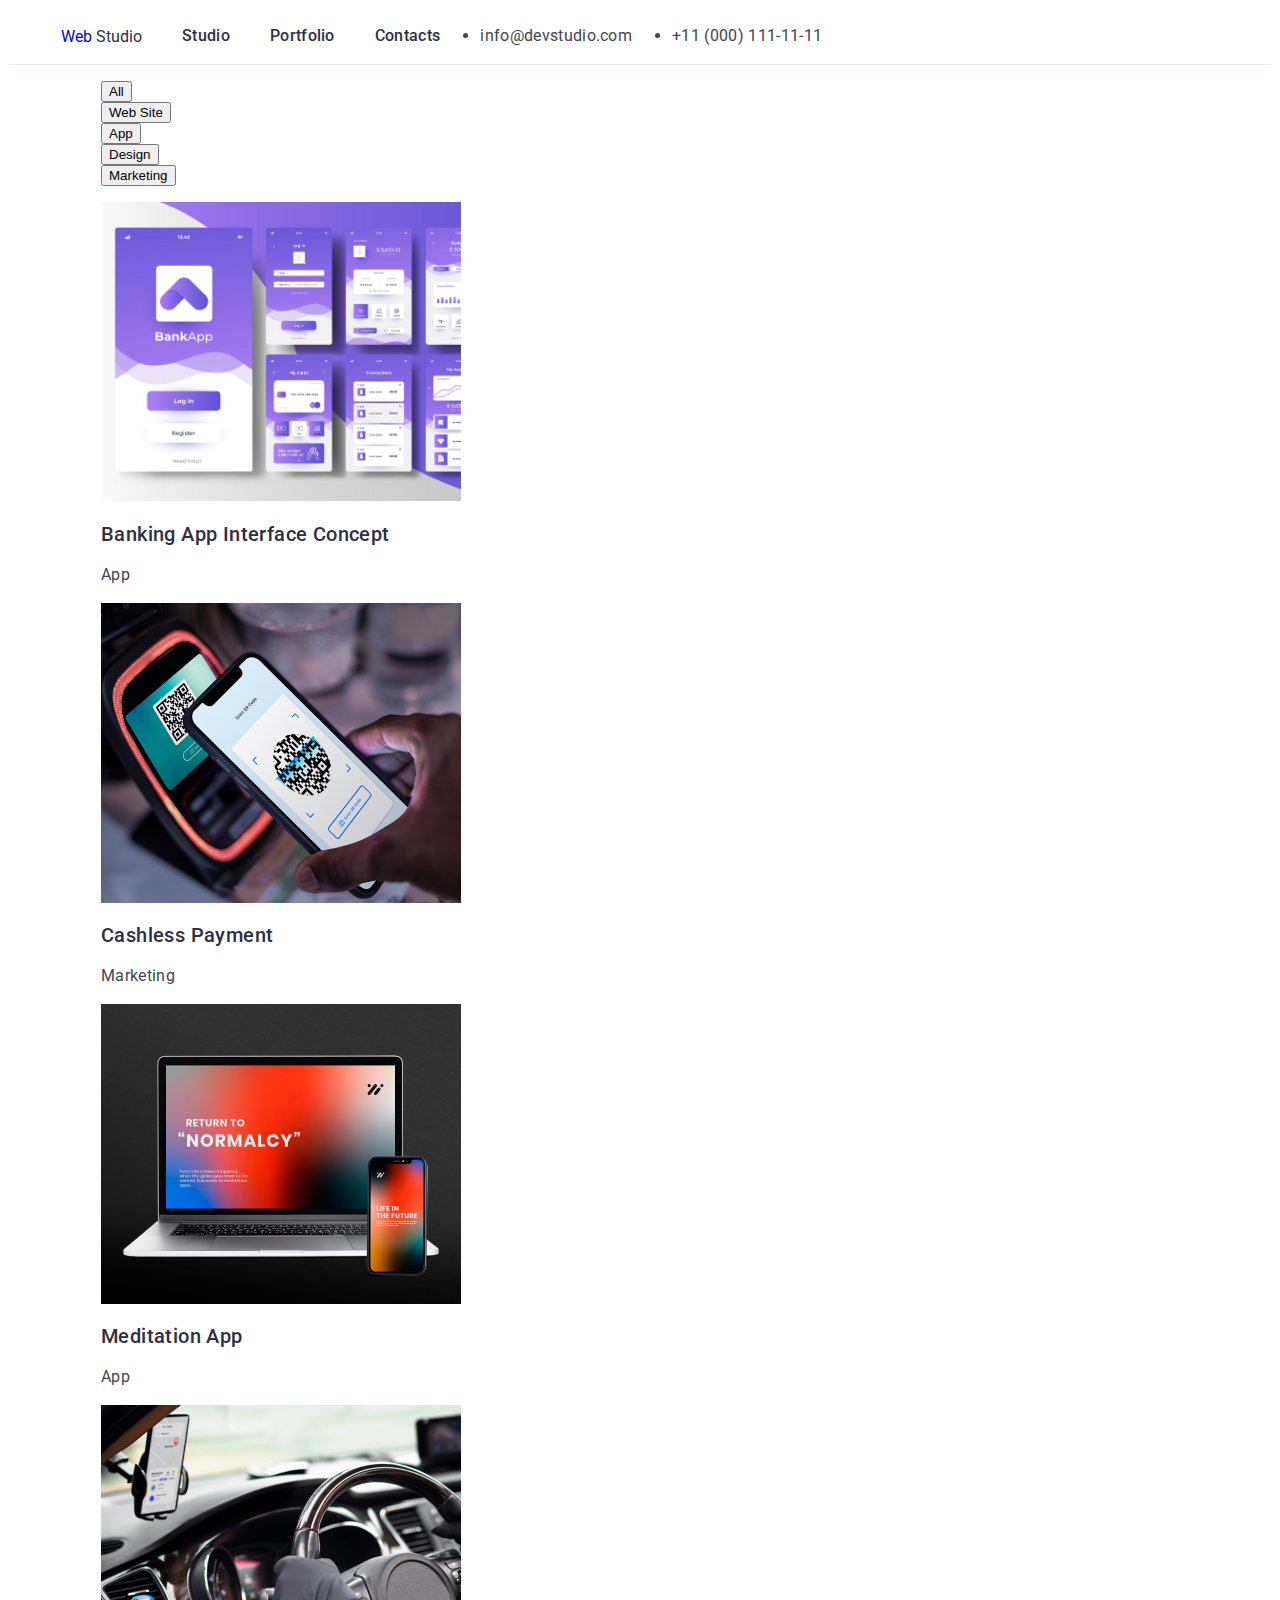
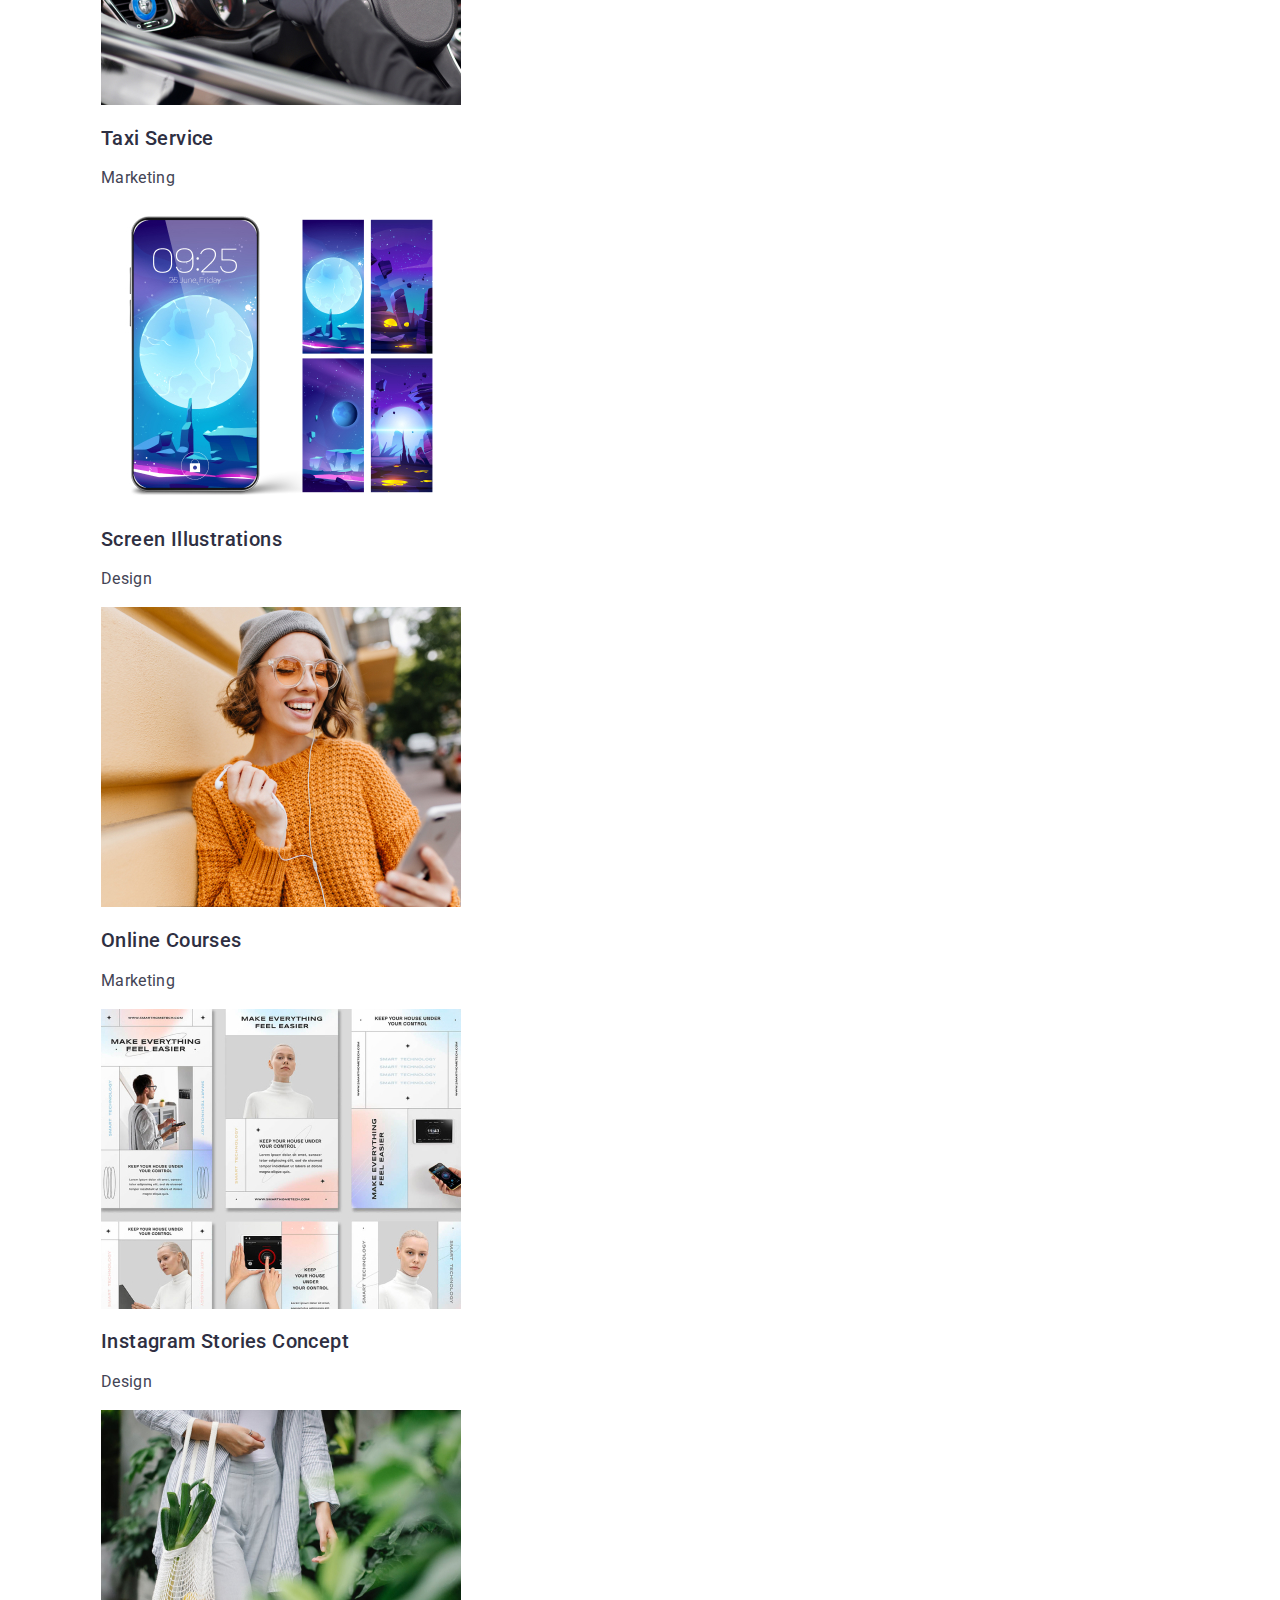
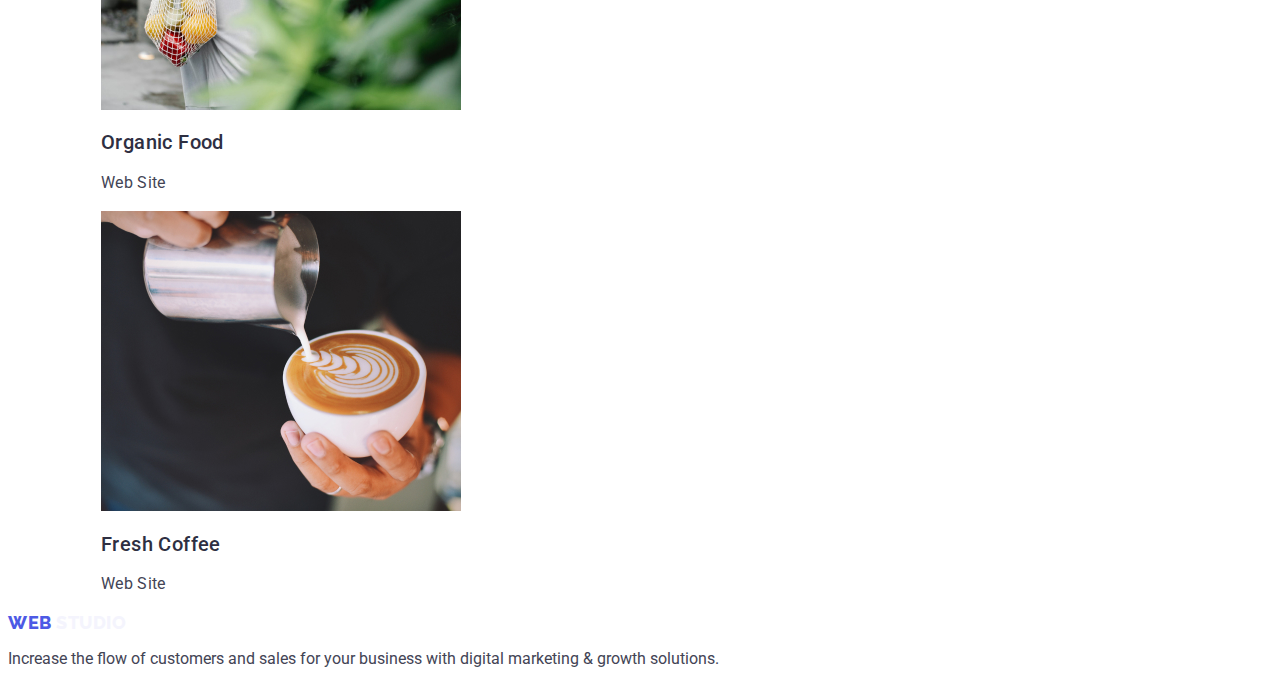
==== portfolio.html @ b0d1b62a "Update portfolio.html" ====
<!DOCTYPE html>
<html lang="en">
  <head>
    <meta charset="UTF-8" />
    <meta http-equiv="X-UA-Compatible" content="IE=edge" />
    <meta name="viewport" content="width=device-width, initial-scale=1.0" />
    <title>Document</title>
    <link rel="preconnect" href="https://fonts.googleapis.com" />
    <link rel="preconnect" href="https://fonts.gstatic.com" crossorigin />
    <link
      href="https://fonts.googleapis.com/css2?family=Raleway:wght@800&family=Roboto:wght@400;500;700&display=swap"
      rel="stylesheet"
    />
    <link rel="stylesheet" href="./css/styles.css" />
  </head>
  <body class="body">
    <!-- Header section      -->
    <header class="header">
      <div class="header-div container">
        <nav class="header-nav list">
          <!-- Logo -->
          <a href="./index.html" class="header-logo link"
            >Web <span class="header-span-logo">Studio</span></a
          >
          <!--Menu Nav -->
          <ul class="header-nav-list list">
            <li>
              <a href="./index.html" class="header-list-menu link">Studio</a>
            </li>
            <li>
              <a href="./portfolio.html" class="header-list-menu link"
                >Portfolio</a
              >
            </li>
            <li>
              <a href="" class="header-list-menu link">Contacts</a>
            </li>
          </ul>
        </nav>
        <address class="address" style="font-style: normal">
          <ul class="list-contacts">
            <li>
              <a href="mailto:info@devstudio.com" class="info link"
                >info@devstudio.com</a
              >
            </li>
            <li>
              <a href="tel:+110001111111" class="info link"
                >+11 (000) 111-11-11
              </a>
            </li>
          </ul>
        </address>
      </div>
    </header>

    <!-- Main  -->
    <main>
      <section class="pfl-main-section">
        <div class="pfl-main-div container">
          <h1 hidden style="list-style: none">Portfolio</h1>
          <!-- Buttons -->

          <ul class="pfl-buttons list">
            <li><button type="button" class="pfl-main-button">All</button></li>
            <li>
              <button type="button" class="pfl-main-button">Web Site</button>
            </li>
            <li><button type="button" class="pfl-main-button">App</button></li>
            <li>
              <button type="button" class="pfl-main-button">Design</button>
            </li>
            <li>
              <button type="button" class="pfl-main-button">Marketing</button>
            </li>
          </ul>

          <!-- Row 1  -->

          <ul class="pfl-row-list list">
            <li>
              <a class="link" href="">
                <img
                  src="./images/Portfolio/img_1.jpg"
                  alt="Banking App Interface Concept"
                  width="360"
                />
                <div class="pfl-main-div">
                  <h2 class="title-htwo">Banking App Interface Concept</h2>
                  <p class="text">App</p>
                </div>
              </a>
            </li>
            <li>
              <a class="link" href="">
                <img
                  src="./images/Portfolio/img_2.jpg"
                  alt="Cashless Payment"
                  width="360"
                />
                <div class="pfl-main-div">
                  <h2 class="title-htwo">Cashless Payment</h2>
                  <p class="text">Marketing</p>
                </div>
              </a>
            </li>
            <li>
              <a class="link" href="">
                <img
                  src="./images/Portfolio/img_3.jpg"
                  alt="Meditation App"
                  width="360"
                />
                <div class="pfl-main-div">
                  <h2 class="title-htwo">Meditation App</h2>
                  <p class="text">App</p>
                </div>
              </a>
            </li>

            <!-- Row 2  -->

            <li>
              <a class="link" href=""
                ><img
                  src="./images/Portfolio/img_4.jpg"
                  alt="Taxi Service"
                  width="360"
                />
                <div class="pfl-main-div">
                  <h2 class="title-htwo">Taxi Service</h2>
                  <p class="text">Marketing</p>
                </div>
              </a>
            </li>
            <li>
              <a class="link" href="">
                <img
                  src="./images/Portfolio/img_5.jpg"
                  alt="Screen Illustrations"
                  width="360"
                />
                <div class="pfl-main-div">
                  <h2 class="title-htwo">Screen Illustrations</h2>
                  <p class="text">Design</p>
                </div>
              </a>
            </li>
            <li>
              <a class="link" href="">
                <img
                  src="./images/Portfolio/img_6.jpg"
                  alt="Online Courses"
                  width="360"
                />
                <div class="pfl-main-div">
                  <h2 class="title-htwo">Online Courses</h2>
                  <p class="text">Marketing</p>
                </div>
              </a>
            </li>

            <!-- Row 3  -->

            <li>
              <a class="link" href="">
                <img
                  src="./images/Portfolio/img_7.jpg"
                  alt="Instagram Stories Concept"
                  width="360"
                />
                <div class="pfl-main-div">
                  <h2 class="title-htwo">Instagram Stories Concept</h2>
                  <p class="text">Design</p>
                </div>
              </a>
            </li>
            <li>
              <a class="link" href="">
                <img
                  src="./images/Portfolio/img_8.jpg"
                  alt="Organic Food"
                  width="360"
                />
                <div class="pfl-main-div">
                  <h2 class="title-htwo">Organic Food</h2>
                  <p class="text">Web Site</p>
                </div>
              </a>
            </li>
            <li>
              <a class="link" href="">
                <img
                  src="./images/Portfolio/img_9.jpg"
                  alt="Fresh Coffee"
                  width="360"
                />
                <div class="pfl-main-div">
                  <h2 class="title-htwo">Fresh Coffee</h2>
                  <p class="text">Web Site</p>
                </div>
              </a>
            </li>
          </ul>
        </div>
      </section>
    </main>

    <!-- Footer srction     -->
    <footer class="footer">
      <a href="./index.html" class="logo link"
        >Web <span class="footer-span-logo">Studio</span></a
      >
      <p>
        Increase the flow of customers and sales for your business with digital
        marketing & growth solutions.
      </p>
    </footer>
  </body>
</html>
---- css/styles.css ----
:root {
  --color-iris: #4d5ae5;
  --color-ocean: #404bbf;
  --color-green: #31d0aa;
  --color-slate: #434455;
  --color-light-slate: #8e8f99;
  --color-cornflowe: #e7e9fc;
  --color-cloud: #f4f4fd;
  --color-grey: #2e2f42;
  --color-white: #ffffff;
  --color-dairy: #fcfcfc;
}

.link {
  text-decoration: none;
}

.list {
  list-style: none;
}

.container {
  width: 1158px;
  margin: 0 auto;
  padding: 0 15px;
}

.body {
  font-family: Roboto, sans-serif;
  color: #434455;
  background-color: #ffffff;
}
header {
  border-bottom: 1px solid #e7e9fc;
}
.header-div {
  display: flex;
}

.header-nav {
  display: flex;
  align-items: center;
}

.logo {
  font-family: Raleway, sans-serif;
  color: #4d5ae5;
  font-weight: 800;
  font-size: 18px;
  line-height: 1.17;
  letter-spacing: 0.03em;
  text-transform: uppercase;
  margin-right: 76px;
}

.header-nav-list {
  display: flex;
  gap: 40px;
}

.header-span-logo {
  color: #2e2f42;
}

.info {
  font-size: 16px;
  line-height: 1.5;
  letter-spacing: 0.02em;
  color: #434455;
}

a :hover,
a :focus {
  color: #404bbf;
}

.info:hover,
.info:focus {
  color: #404bbf;
}

.button {
  font-family: Roboto, sans-serif;
  font-weight: 500;
  font-size: 16px;
  line-height: 1.5;
  letter-spacing: 0.04em;
  background-color: #4d5ae5;
  color: #ffffff;
  cursor: pointer;
  padding: 16px 32px;
  display: block;
  min-width: 169px;
  height: 56px;
  border: none;
  border-radius: 4px;
}
.section-one {
  padding: 120px 0;
}
.title-section-one {
  margin-bottom: 8px;
}
.setion-one-list {
  display: flex;
  gap: 24px;
}

.section-one-list-features {
  width: calc((100% - 72px) / 4);
}

.main-button {
  font-family: Roboto, sans-serif;
  font-weight: 500;
  font-size: 16px;
  line-height: 1.5;
  letter-spacing: 0.04em;
  cursor: pointer;
  list-style: none;
  color: #4d5ae5;
  background-color: #f4f4fd;
}

button:hover,
button:focus {
  color: #ffffff;
  background-color: #404bbf;
}

.header-list-menu {
  font-weight: 500;
  font-size: 16px;
  line-height: 1.5;
  letter-spacing: 0.02em;
  color: #2e2f42;
  padding: 24px 0;
}

.header-list-menu:hover,
.header-list-menu:focus {
  color: #404bbf;
}

.list-contacts {
  display: flex;
  gap: 40px;
}

.hero-section {
  background-color: #2e2f42;
  padding: 188px 0;
}

.title-hero {
  max-width: 496px;
  min-height: 120px;
}

.address {
  line-height: 1.5;
  letter-spacing: 0.002em;
  color: #434455;
}

.section-two {
  padding-bottom: 120px;
}
.section-two-list {
  display: flex;
  gap: 24px;
}

.section-three {
  background-color: #f4f4fd;
}
.section-two-list-work {
  width: calc((100% - 48px) / 3);
}

.paragraph-hthree {
  color: #434455;
  line-height: 1.5;
  letter-spacing: 0.02em;
  font-size: 16px;
}

.title-section {
  font-size: 36px;
  line-height: 1.11;
  text-align: center;
  text-transform: capitalize;
  letter-spacing: 0.02em;
  color: #2e2f42;
  margin-bottom: 72px;
}



.title-htwo {
  font-weight: 500;
  font-size: 20px;
  line-height: 1.2;
  letter-spacing: 0.02em;
  color: #2e2f42;
}

.text {
  line-height: 1.5;
  letter-spacing: 0.02em;
  font-size: 16px;
  color: #434455;
}

Section-three 

.section-three {
  padding: 120px 0;
}

.section-three-list {
  display: flex;
  gap: 24px;
}

.section-three-list-team {
  background-color: #ffffff;
  width: calc((100% - 72px) / 4);
  border-radius: 0px 0px 4px 4px ;
}
.section-three-div {
  padding: 32px 16px ;
}

.title-hthree {
  font-weight: 500;
  font-size: 20px;
  line-height: 1.2;
  letter-spacing: 0.02em;
  color: #2e2f42;
  margin-bottom: 8px;
  text-align: center;
}

.paragraph-hthree {
  text-align: center;
}

Footer-

.footer {
  background-color: #2e2f42;
}

.footer-span-logo {
  color: #f4f4fd;
}
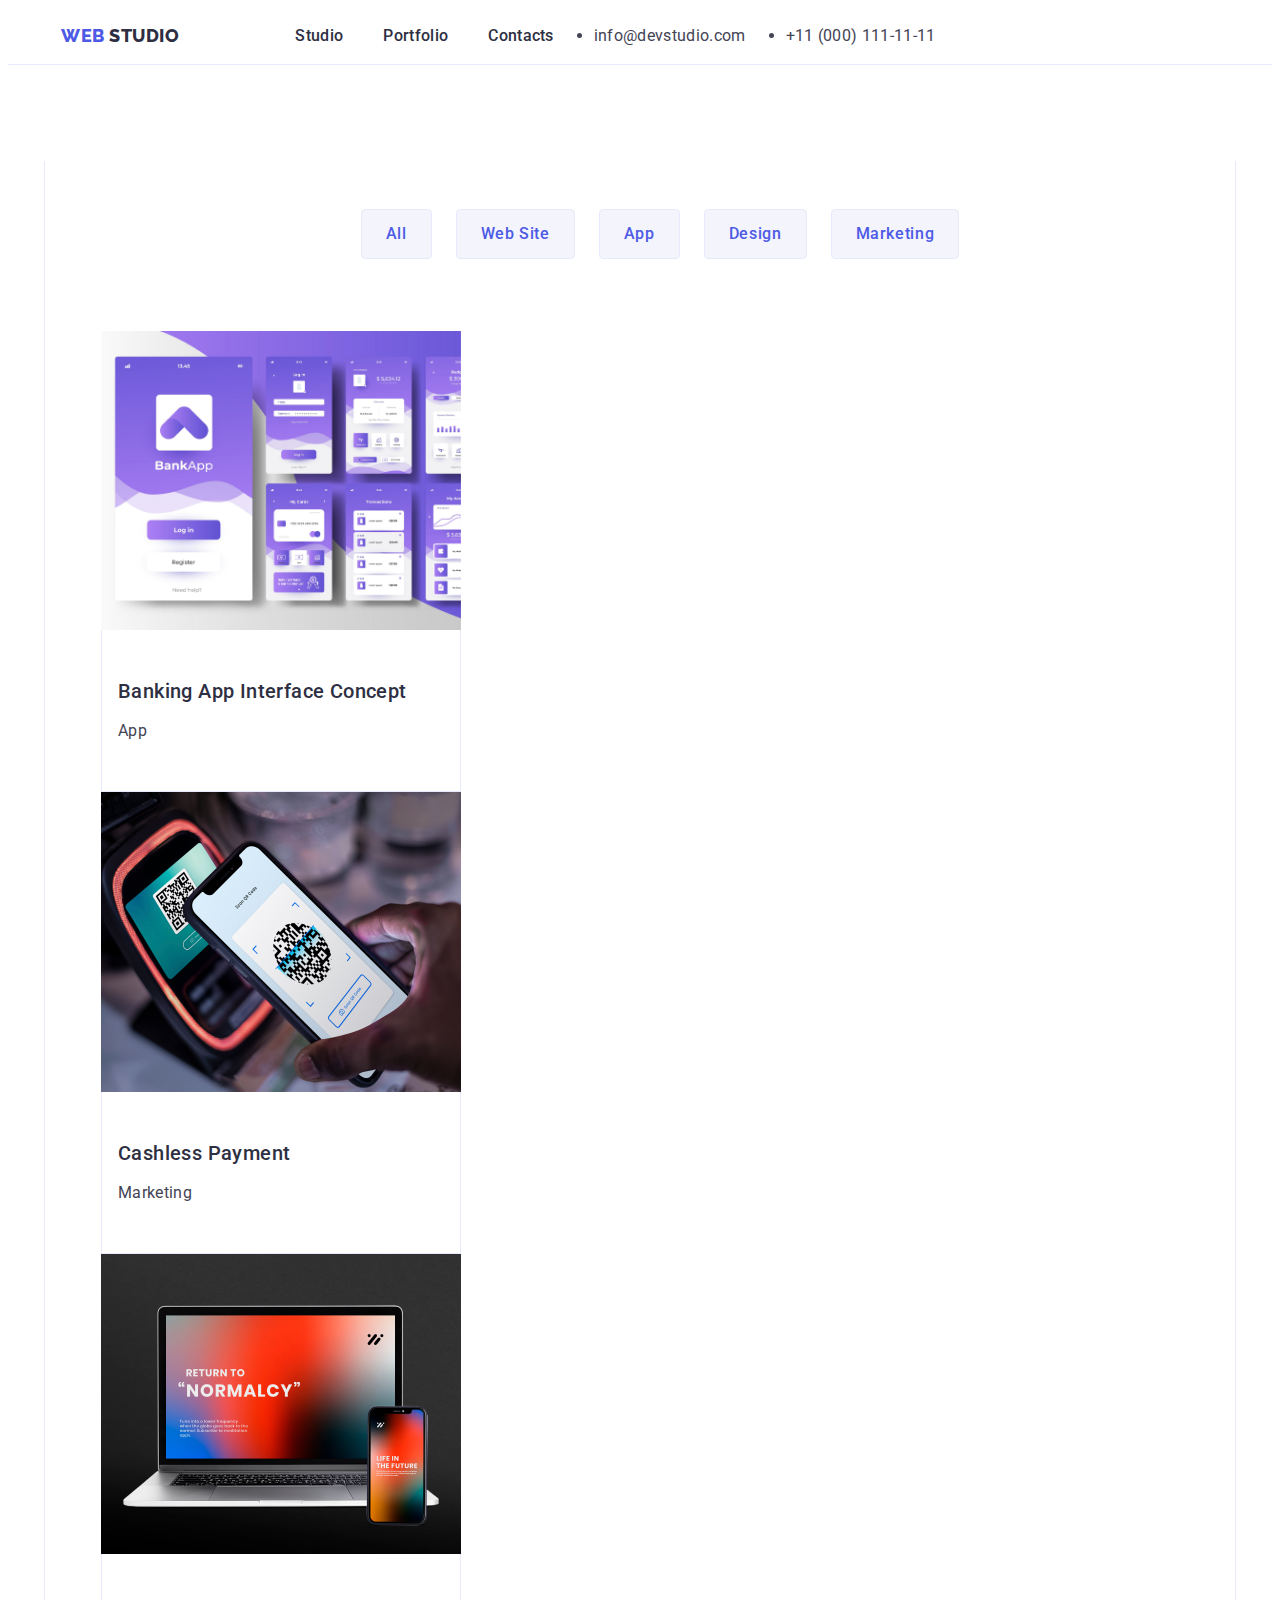
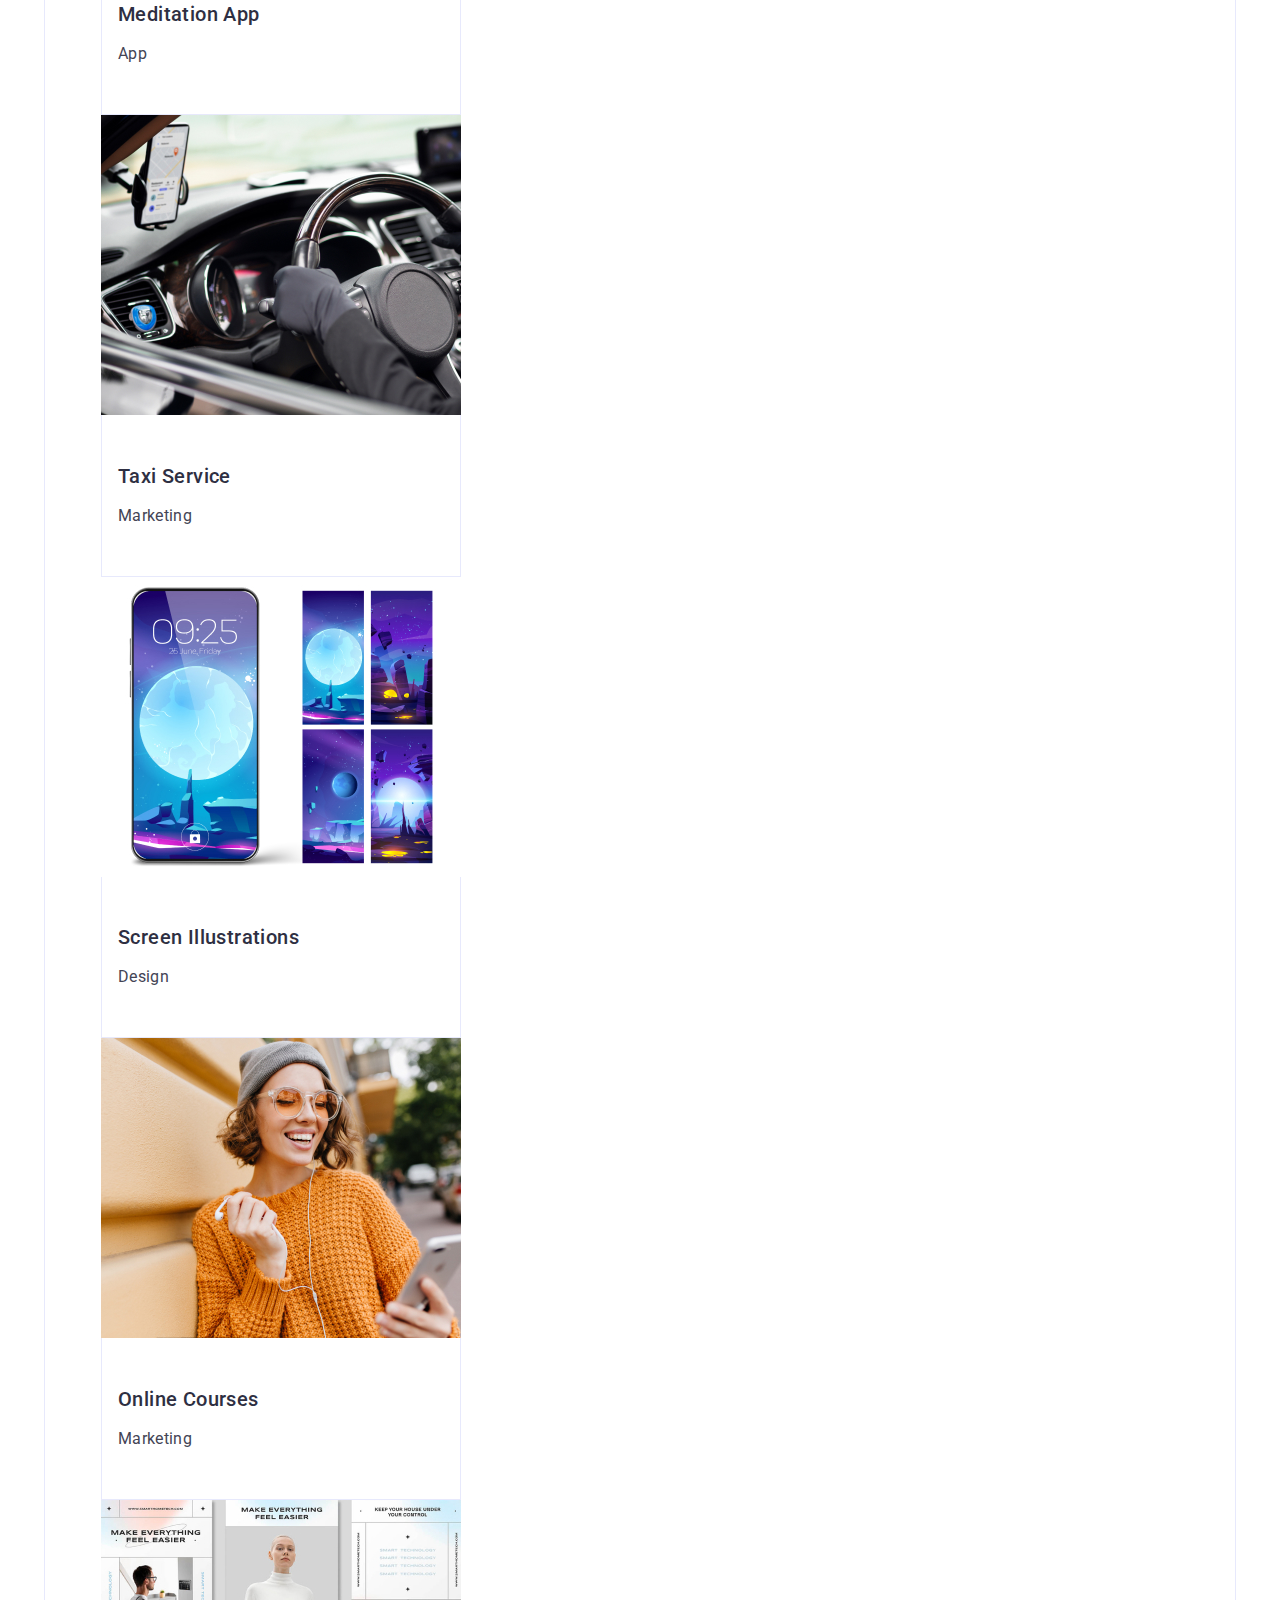
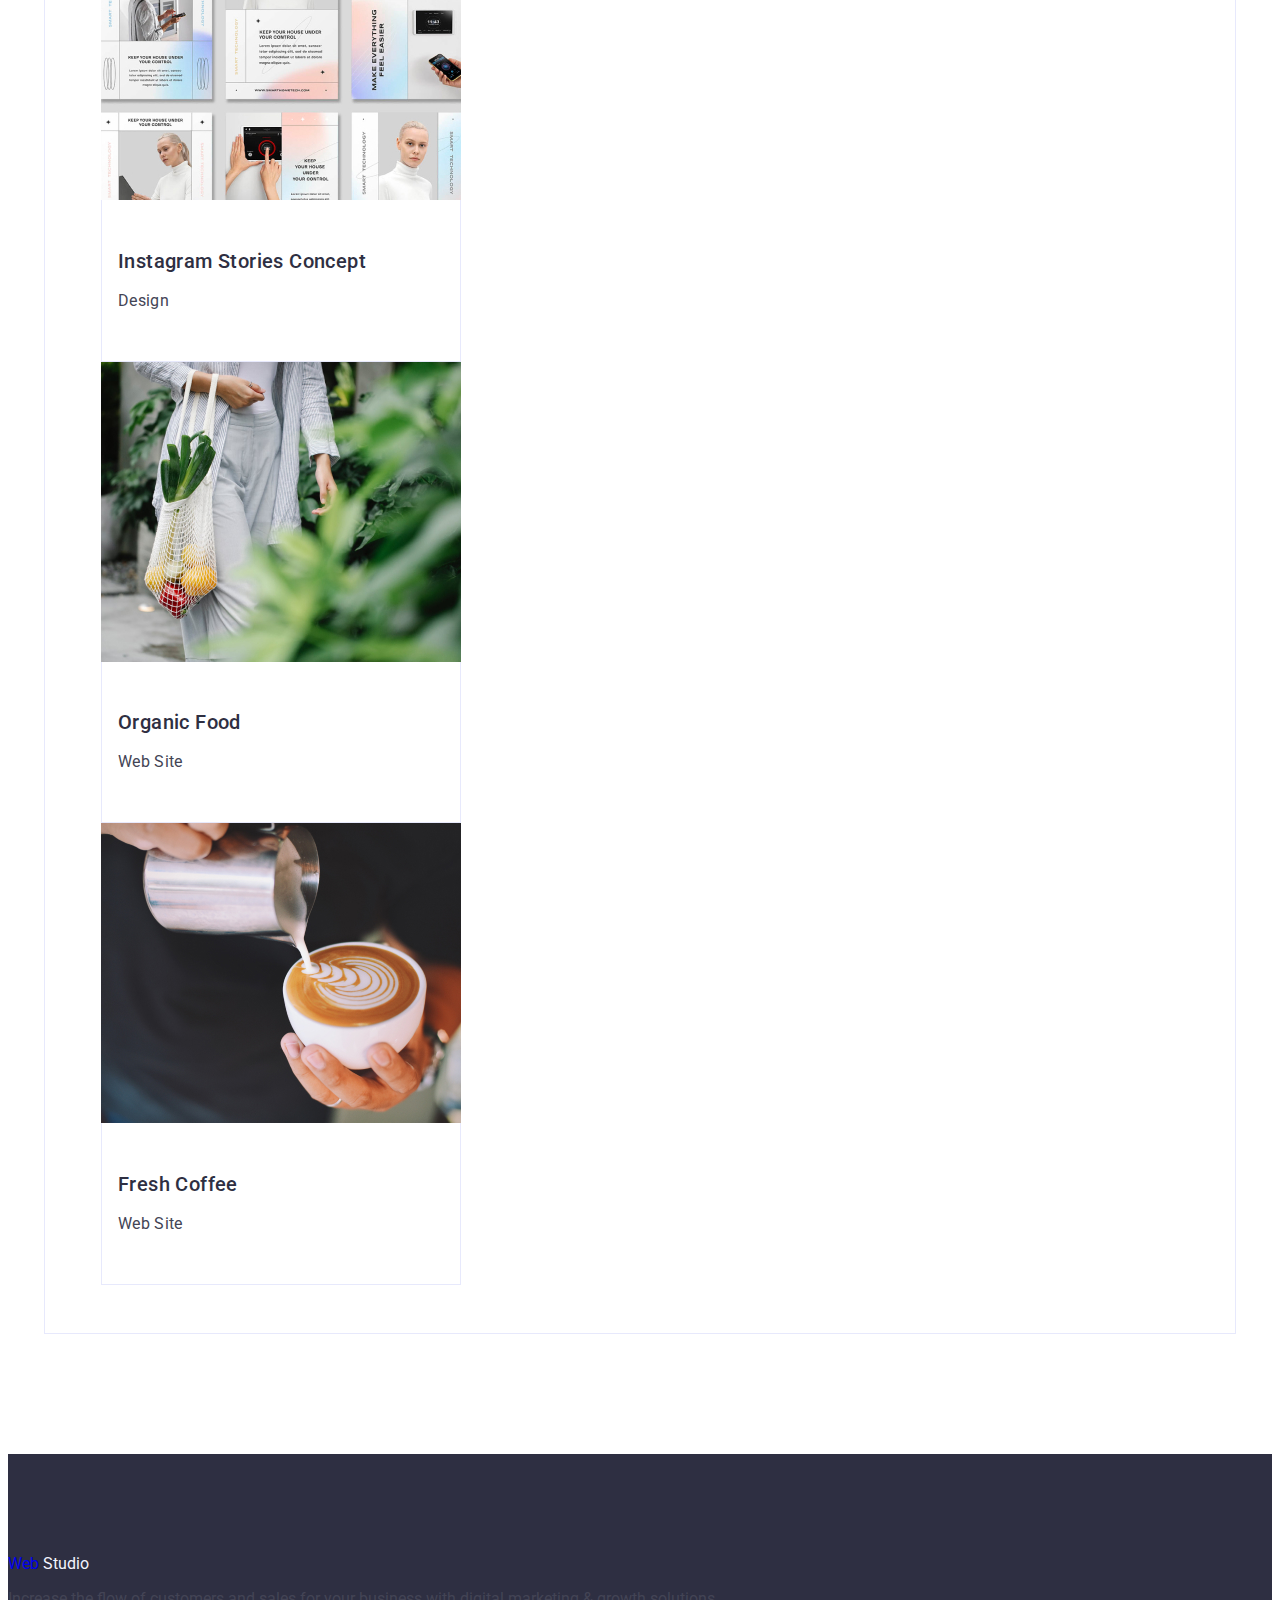
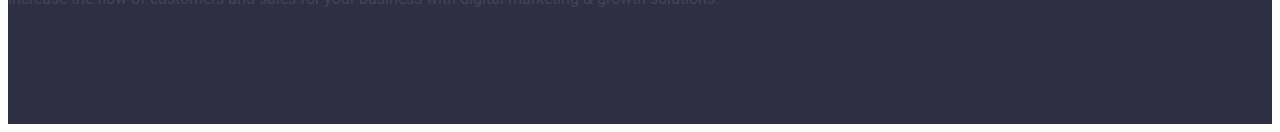
==== commit fc8bd3ff: "Update portfolio.html" ====
--- a/portfolio.html
+++ b/portfolio.html
@@ -77,8 +77,8 @@
 
           <!-- Row 1  -->
 
-          <ul class="pfl-row-list list">
-            <li>
+          <ul class="pfl-list list">
+            <li class="pfl-row-list">
               <a class="link" href="">
                 <img
                   src="./images/Portfolio/img_1.jpg"
@@ -91,7 +91,7 @@
                 </div>
               </a>
             </li>
-            <li>
+            <li class="pfl-row-list">
               <a class="link" href="">
                 <img
                   src="./images/Portfolio/img_2.jpg"
@@ -104,7 +104,7 @@
                 </div>
               </a>
             </li>
-            <li>
+            <li class="pfl-row-list">
               <a class="link" href="">
                 <img
                   src="./images/Portfolio/img_3.jpg"
@@ -120,7 +120,7 @@
 
             <!-- Row 2  -->
 
-            <li>
+            <li class="pfl-row-list">
               <a class="link" href=""
                 ><img
                   src="./images/Portfolio/img_4.jpg"
@@ -133,7 +133,7 @@
                 </div>
               </a>
             </li>
-            <li>
+            <li class="pfl-row-list">
               <a class="link" href="">
                 <img
                   src="./images/Portfolio/img_5.jpg"
@@ -146,7 +146,7 @@
                 </div>
               </a>
             </li>
-            <li>
+            <li class="pfl-row-list">
               <a class="link" href="">
                 <img
                   src="./images/Portfolio/img_6.jpg"
@@ -162,7 +162,7 @@
 
             <!-- Row 3  -->
 
-            <li>
+            <li class="pfl-row-list">
               <a class="link" href="">
                 <img
                   src="./images/Portfolio/img_7.jpg"
@@ -175,7 +175,7 @@
                 </div>
               </a>
             </li>
-            <li>
+            <li class="pfl-row-list">
               <a class="link" href="">
                 <img
                   src="./images/Portfolio/img_8.jpg"
@@ -188,7 +188,7 @@
                 </div>
               </a>
             </li>
-            <li>
+            <li class="pfl-row-list">
               <a class="link" href="">
                 <img
                   src="./images/Portfolio/img_9.jpg"
--- a/css/styles.css
+++ b/css/styles.css
@@ -11,6 +11,10 @@
   --color-dairy: #fcfcfc;
 }
 
+img { 
+  display: block;
+}
+
 .link {
   text-decoration: none;
 }
@@ -42,7 +46,7 @@
   align-items: center;
 }
 
-.logo {
+.header-logo {
   font-family: Raleway, sans-serif;
   color: #4d5ae5;
   font-weight: 800;
@@ -110,7 +114,162 @@
   width: calc((100% - 72px) / 4);
 }
 
-.main-button {
+button:hover,
+button:focus {
+  color: #ffffff;
+  background-color: #404bbf;
+}
+
+.header-list-menu {
+  font-weight: 500;
+  font-size: 16px;
+  line-height: 1.5;
+  letter-spacing: 0.02em;
+  color: #2e2f42;
+  padding: 24px 0;
+}
+
+.header-list-menu:hover,
+.header-list-menu:focus {
+  color: #404bbf;
+}
+
+.list-contacts {
+  display: flex;
+  gap: 40px;
+}
+
+.hero-section {
+  background-color: #2e2f42;
+  padding: 188px 0;
+}
+
+.title-hero {
+  max-width: 496px;
+  min-height: 120px;
+}
+
+.address {
+  line-height: 1.5;
+  letter-spacing: 0.002em;
+  color: #434455;
+}
+
+.section-two {
+  padding-bottom: 120px;
+}
+.section-two-list {
+  display: flex;
+  gap: 24px;
+}
+
+.section-two-list-work {
+  width: calc((100% - 48px) / 3);
+}
+
+.title-section {
+  font-size: 36px;
+  line-height: 1.11;
+  text-align: center;
+  text-transform: capitalize;
+  letter-spacing: 0.02em;
+  color: #2e2f42;
+  margin-bottom: 72px;
+}
+
+.title-htwo {
+  font-weight: 500;
+  font-size: 20px;
+  line-height: 1.2;
+  letter-spacing: 0.02em;
+  color: #2e2f42;
+  margin-bottom: 8px;
+}
+
+.text {
+  line-height: 1.5;
+  letter-spacing: 0.02em;
+  font-size: 16px;
+  color: #434455;
+}
+
+
+
+.section-three {
+  padding: 120px 0;
+}
+
+.section-three-list {
+  display: flex;
+  gap: 24px;
+}
+
+.section-three-list-team {
+  background-color: #ffffff;
+  width: calc((100% - 72px) / 4);
+  border-radius: 0px 0px 4px 4px;
+}
+.section-three-div {
+  padding: 32px 16px;
+}
+
+.title-hthree {
+  font-weight: 500;
+  font-size: 20px;
+  line-height: 1.2;
+  letter-spacing: 0.02em;
+  color: #2e2f42;
+  margin-bottom: 8px;
+  text-align: center;
+}
+
+.paragraph-hthree {
+  text-align: center;
+  color: #434455;
+  line-height: 1.5;
+  letter-spacing: 0.02em;
+  font-size: 16px;
+}
+
+
+
+ .footer {
+  background-color: #2e2f42;
+  padding-top: 100px;
+  padding-bottom: 100px;
+}
+
+.footer-logo {
+  font-family: Raleway, sans-serif;
+  color: #4d5ae5;
+  font-weight: 800;
+  font-size: 18px;
+  line-height: 1.17;
+  letter-spacing: 0.03em;
+  text-transform: uppercase;
+  display: inline-block;
+  margin-bottom: 16px;
+}
+.footer-span-logo {
+  color: #f4f4fd;
+}
+
+.footer-paragraph {
+  max-width: 264px;
+}
+
+.pfl-main-section {
+  padding: 96px 0 120px;
+}
+
+.pfl-buttons {
+  display: flex;
+  justify-content: center;
+  gap: 24px;
+  margin-bottom: 72px;
+}
+
+.pfl-main-button {
   font-family: Roboto, sans-serif;
   font-weight: 500;
   font-size: 16px;
@@ -120,138 +279,29 @@
   list-style: none;
   color: #4d5ae5;
   background-color: #f4f4fd;
-}
-
-button:hover,
-button:focus {
-  color: #ffffff;
-  background-color: #404bbf;
-}
-
-.header-list-menu {
-  font-weight: 500;
-  font-size: 16px;
-  line-height: 1.5;
-  letter-spacing: 0.02em;
-  color: #2e2f42;
-  padding: 24px 0;
-}
-
-.header-list-menu:hover,
-.header-list-menu:focus {
-  color: #404bbf;
-}
-
-.list-contacts {
-  display: flex;
-  gap: 40px;
-}
-
-.hero-section {
-  background-color: #2e2f42;
-  padding: 188px 0;
-}
-
-.title-hero {
-  max-width: 496px;
-  min-height: 120px;
-}
-
-.address {
-  line-height: 1.5;
-  letter-spacing: 0.002em;
-  color: #434455;
-}
-
-.section-two {
-  padding-bottom: 120px;
-}
-.section-two-list {
-  display: flex;
-  gap: 24px;
-}
-
-.section-three {
-  background-color: #f4f4fd;
-}
-.section-two-list-work {
-  width: calc((100% - 48px) / 3);
-}
-
-.paragraph-hthree {
-  color: #434455;
-  line-height: 1.5;
-  letter-spacing: 0.02em;
-  font-size: 16px;
-}
-
-.title-section {
-  font-size: 36px;
-  line-height: 1.11;
-  text-align: center;
-  text-transform: capitalize;
-  letter-spacing: 0.02em;
-  color: #2e2f42;
-  margin-bottom: 72px;
-}
-
-
-
-.title-htwo {
-  font-weight: 500;
-  font-size: 20px;
-  line-height: 1.2;
-  letter-spacing: 0.02em;
-  color: #2e2f42;
-}
-
-.text {
-  line-height: 1.5;
-  letter-spacing: 0.02em;
-  font-size: 16px;
-  color: #434455;
-}
-
-Section-three 
-
-.section-three {
-  padding: 120px 0;
-}
-
-.section-three-list {
-  display: flex;
-  gap: 24px;
-}
-
-.section-three-list-team {
-  background-color: #ffffff;
-  width: calc((100% - 72px) / 4);
-  border-radius: 0px 0px 4px 4px ;
-}
-.section-three-div {
-  padding: 32px 16px ;
-}
-
-.title-hthree {
-  font-weight: 500;
-  font-size: 20px;
-  line-height: 1.2;
-  letter-spacing: 0.02em;
-  color: #2e2f42;
-  margin-bottom: 8px;
-  text-align: center;
-}
-
-.paragraph-hthree {
-  text-align: center;
-}
-
-Footer-
-
-.footer {
-  background-color: #2e2f42;
-}
-
-.footer-span-logo {
-  color: #f4f4fd;
-}
+  padding: 12px 24px;
+  border: 1px solid #e7e9fc;
+  border-radius: 4px;
+}
+
+.pfl-main-button:hover,
+.pfl-main-button:focus {
+  border: 1px solid transparent;
+}
+
+.pfl-row-list {
+  display: flex;
+  flex-wrap: wrap;
+  column-gap: 24px;
+  row-gap: 48px;
+}
+
+.pfl-list {
+ width: calc((100% - 48px) / 3);
+}
+
+.pfl-main-div {
+  padding: 32px 16px;
+  border: 1px solid #e7e9fc;
+  border-top: none;
+}
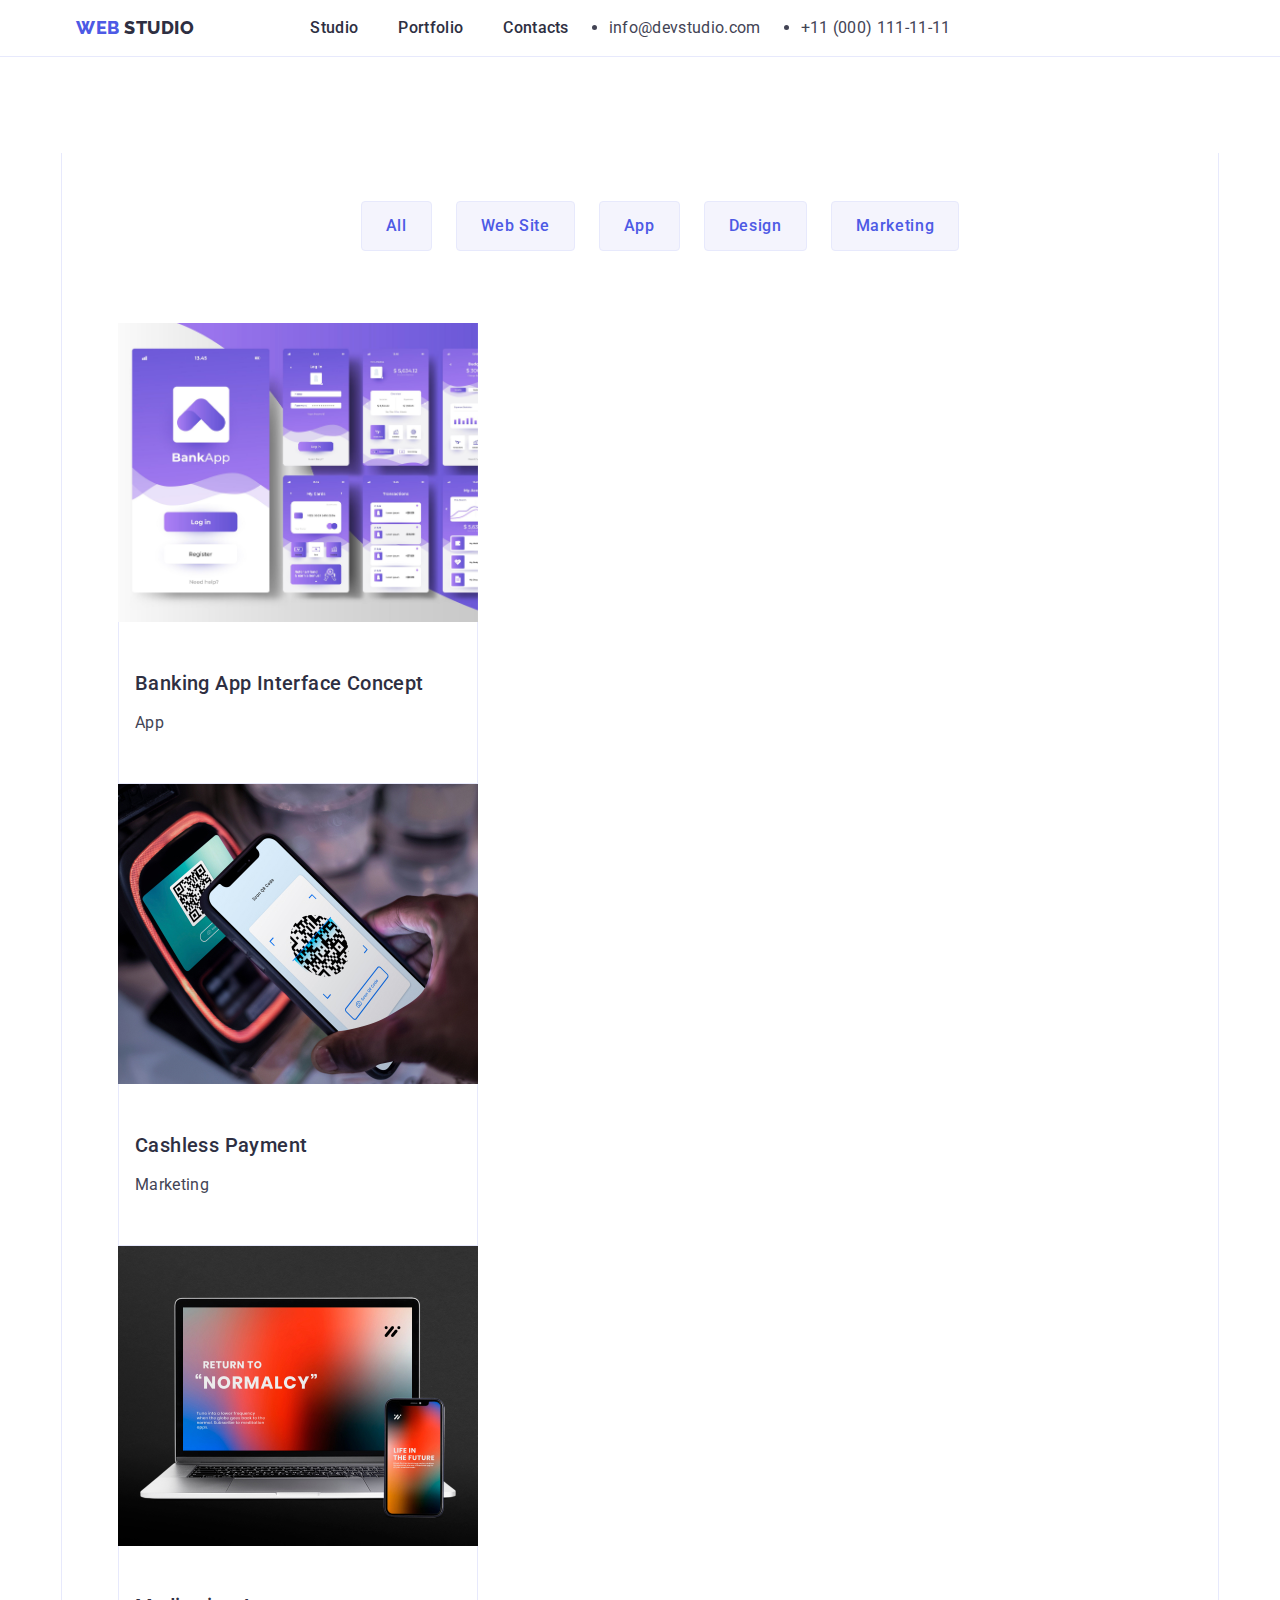
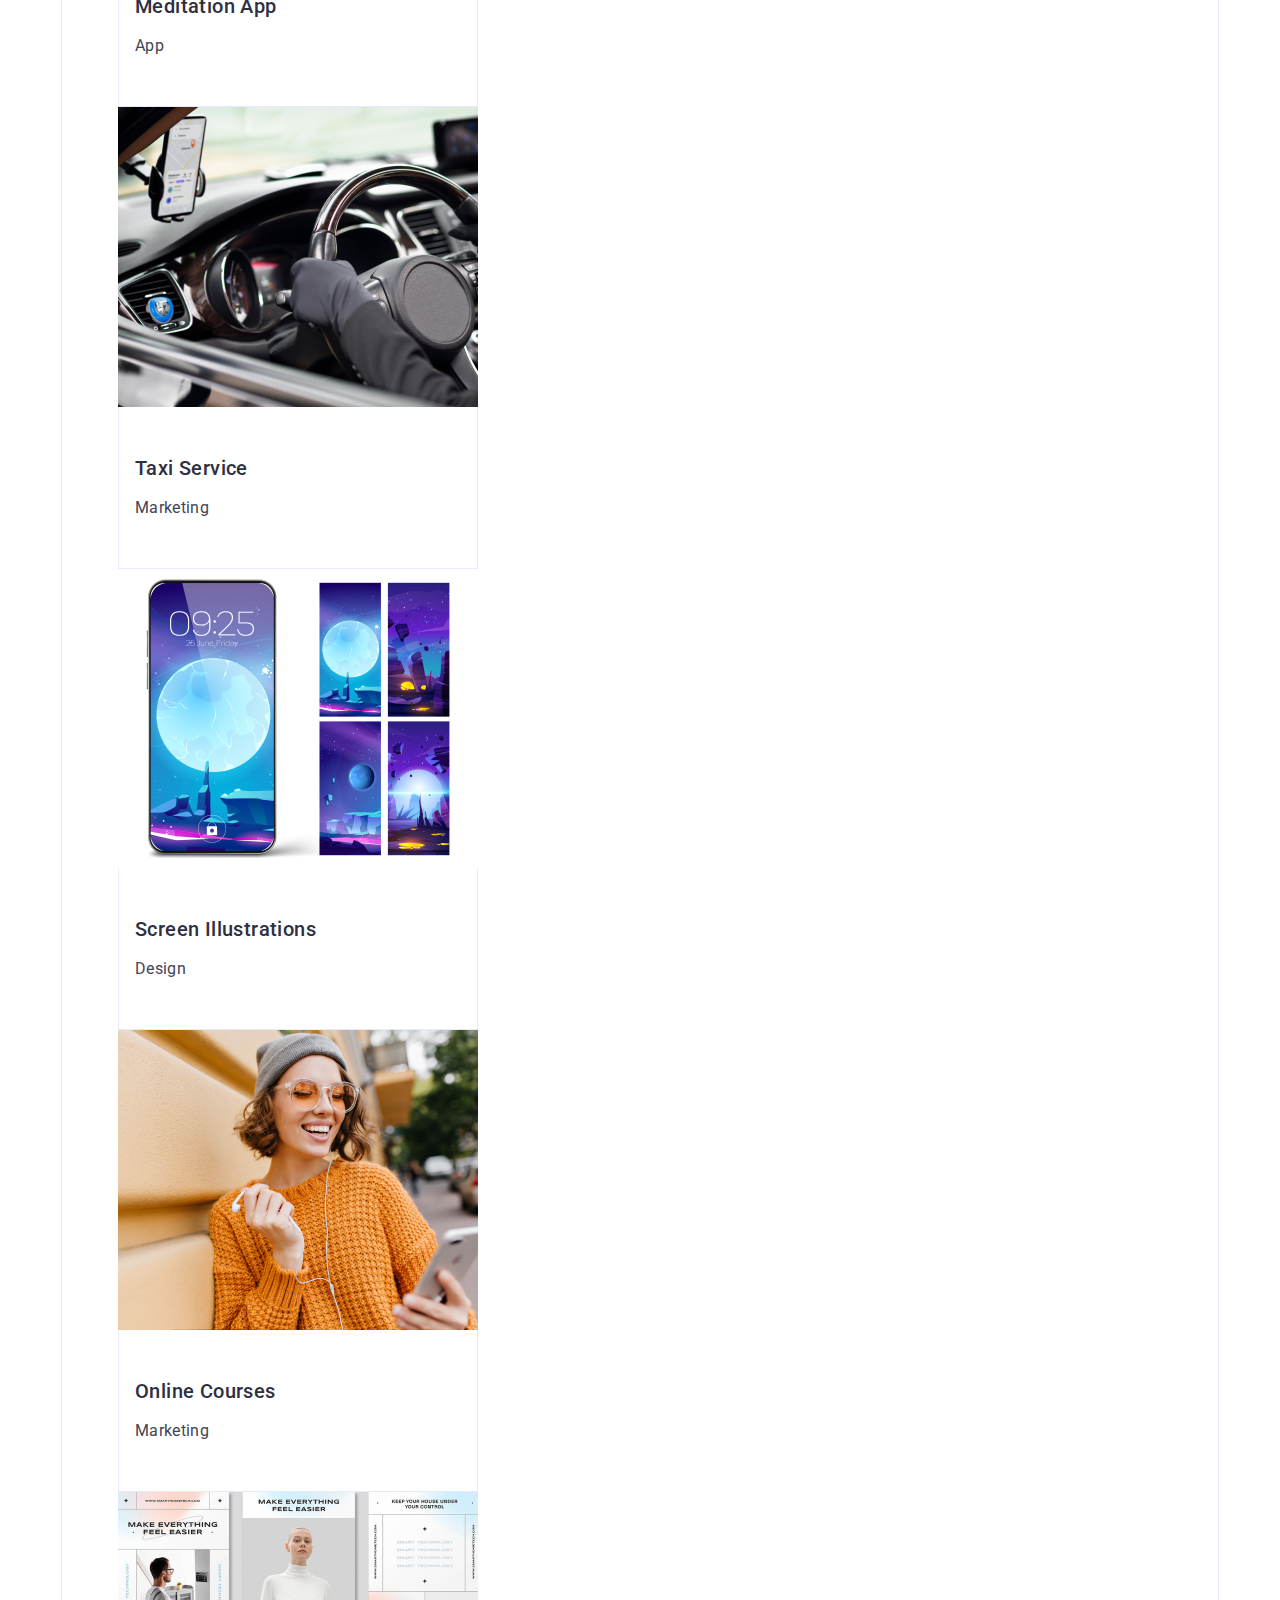
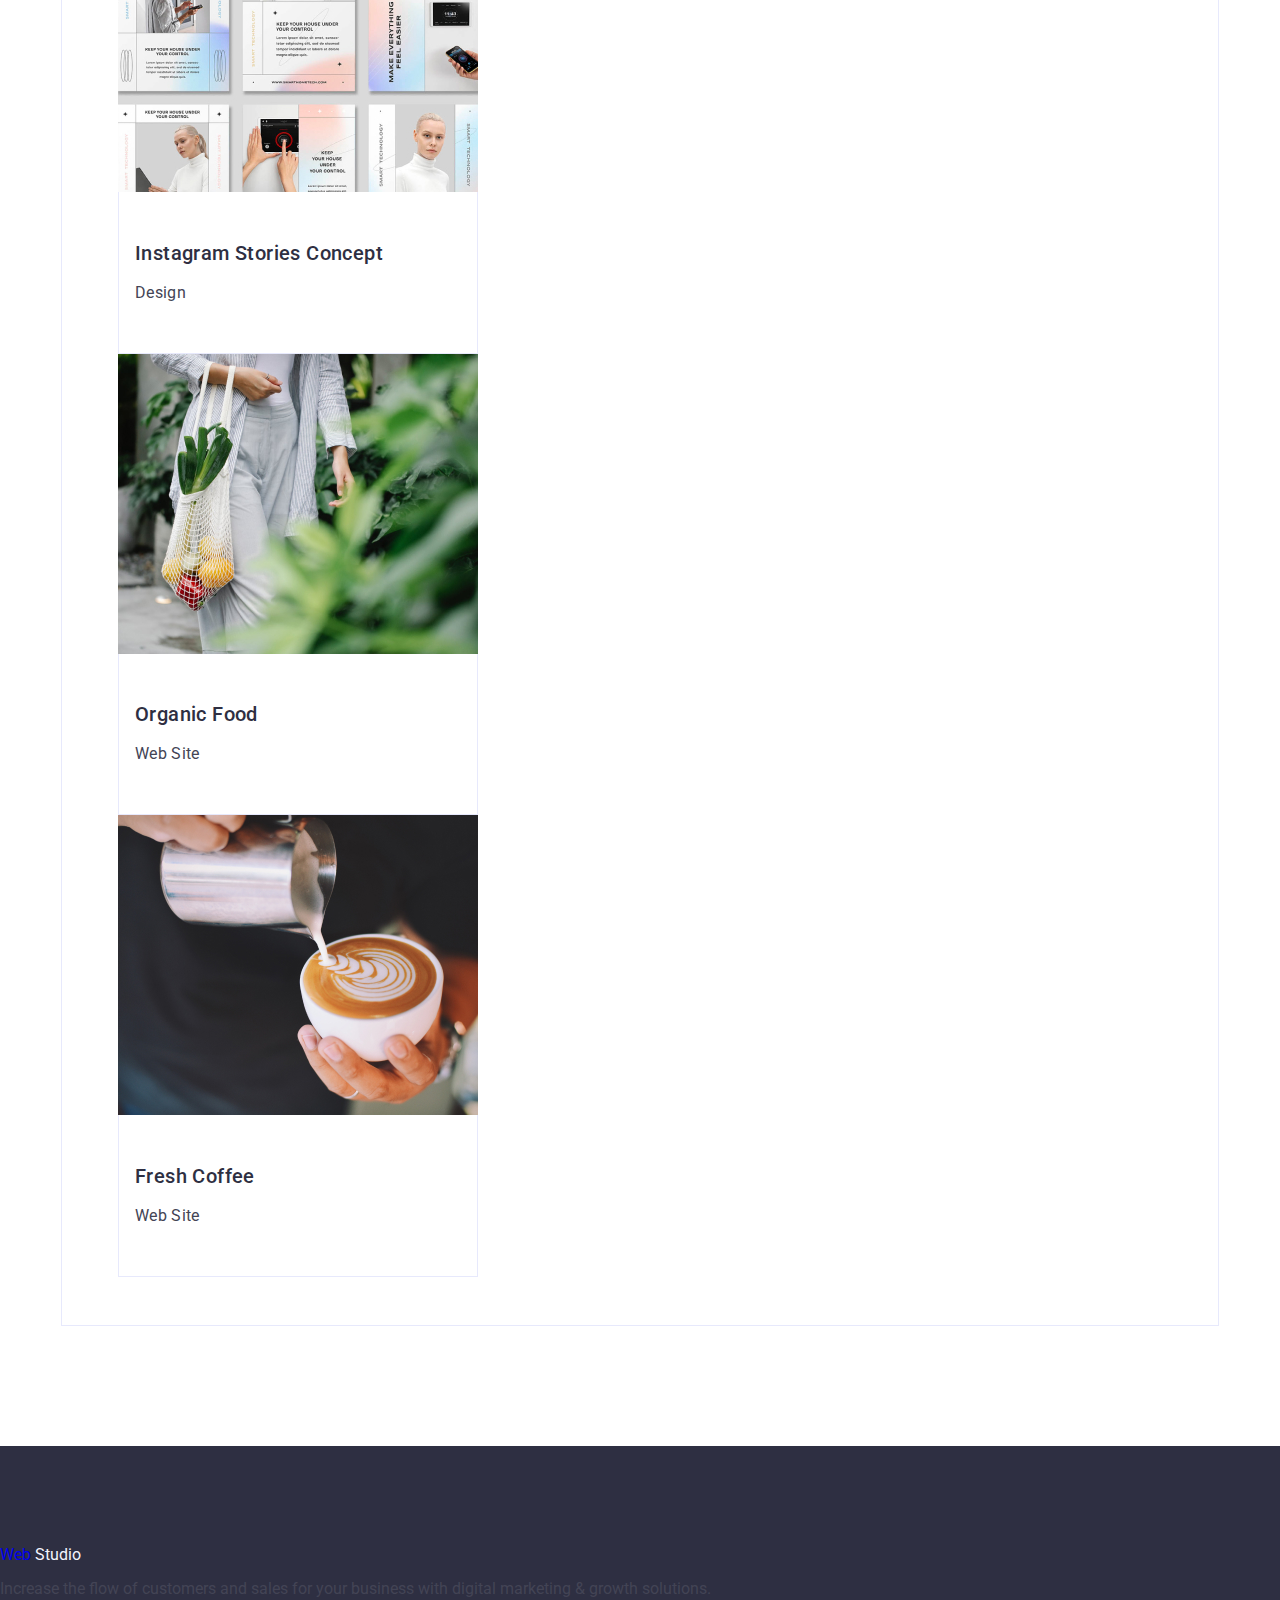
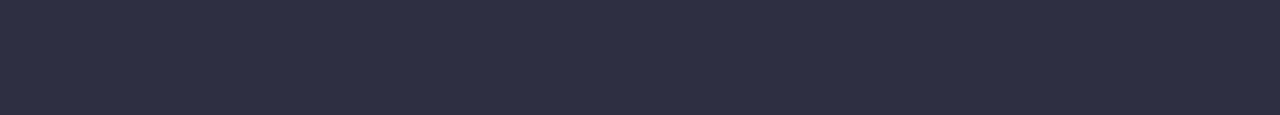
==== commit afa429c8: "Update portfolio.html" ====
--- a/portfolio.html
+++ b/portfolio.html
@@ -11,6 +11,7 @@
       href="https://fonts.googleapis.com/css2?family=Raleway:wght@800&family=Roboto:wght@400;500;700&display=swap"
       rel="stylesheet"
     />
+    <link rel="stylesheet" href="./css/modern-normalize.css">
     <link rel="stylesheet" href="./css/styles.css" />
   </head>
   <body class="body">
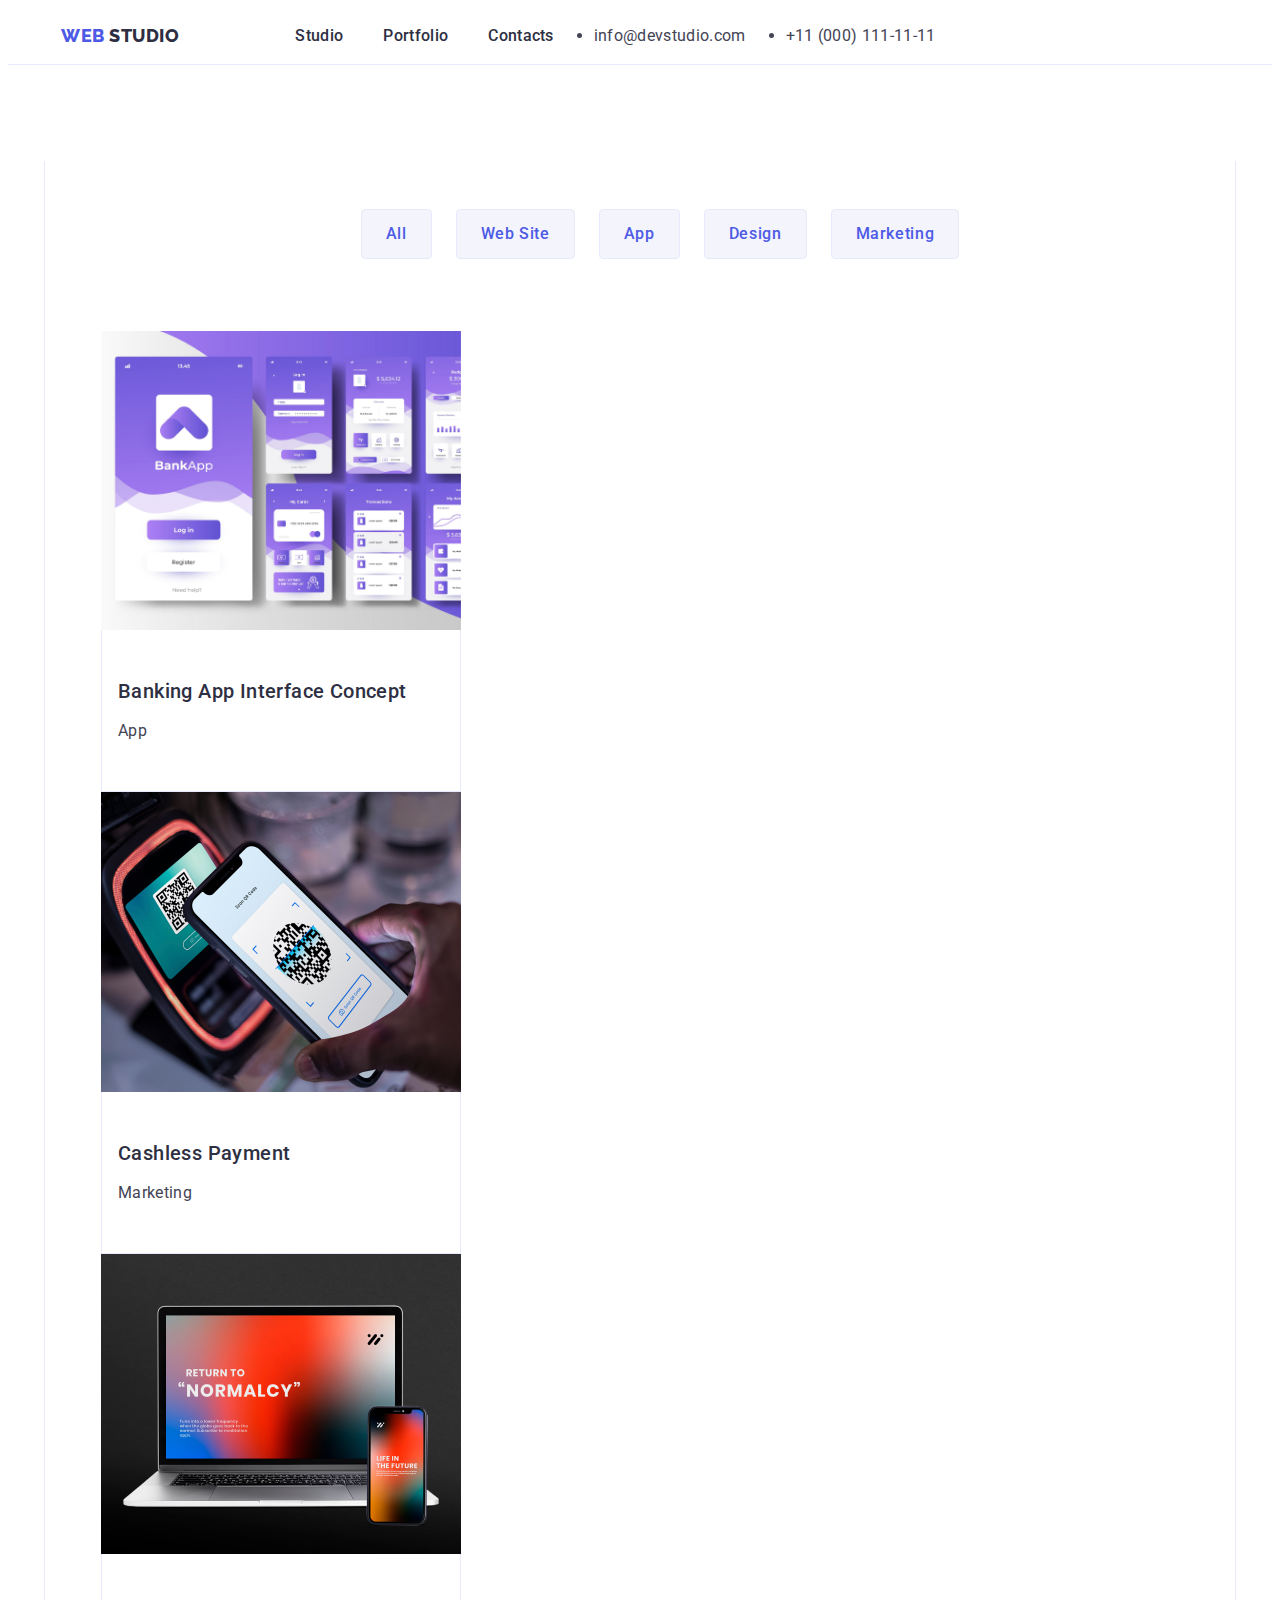
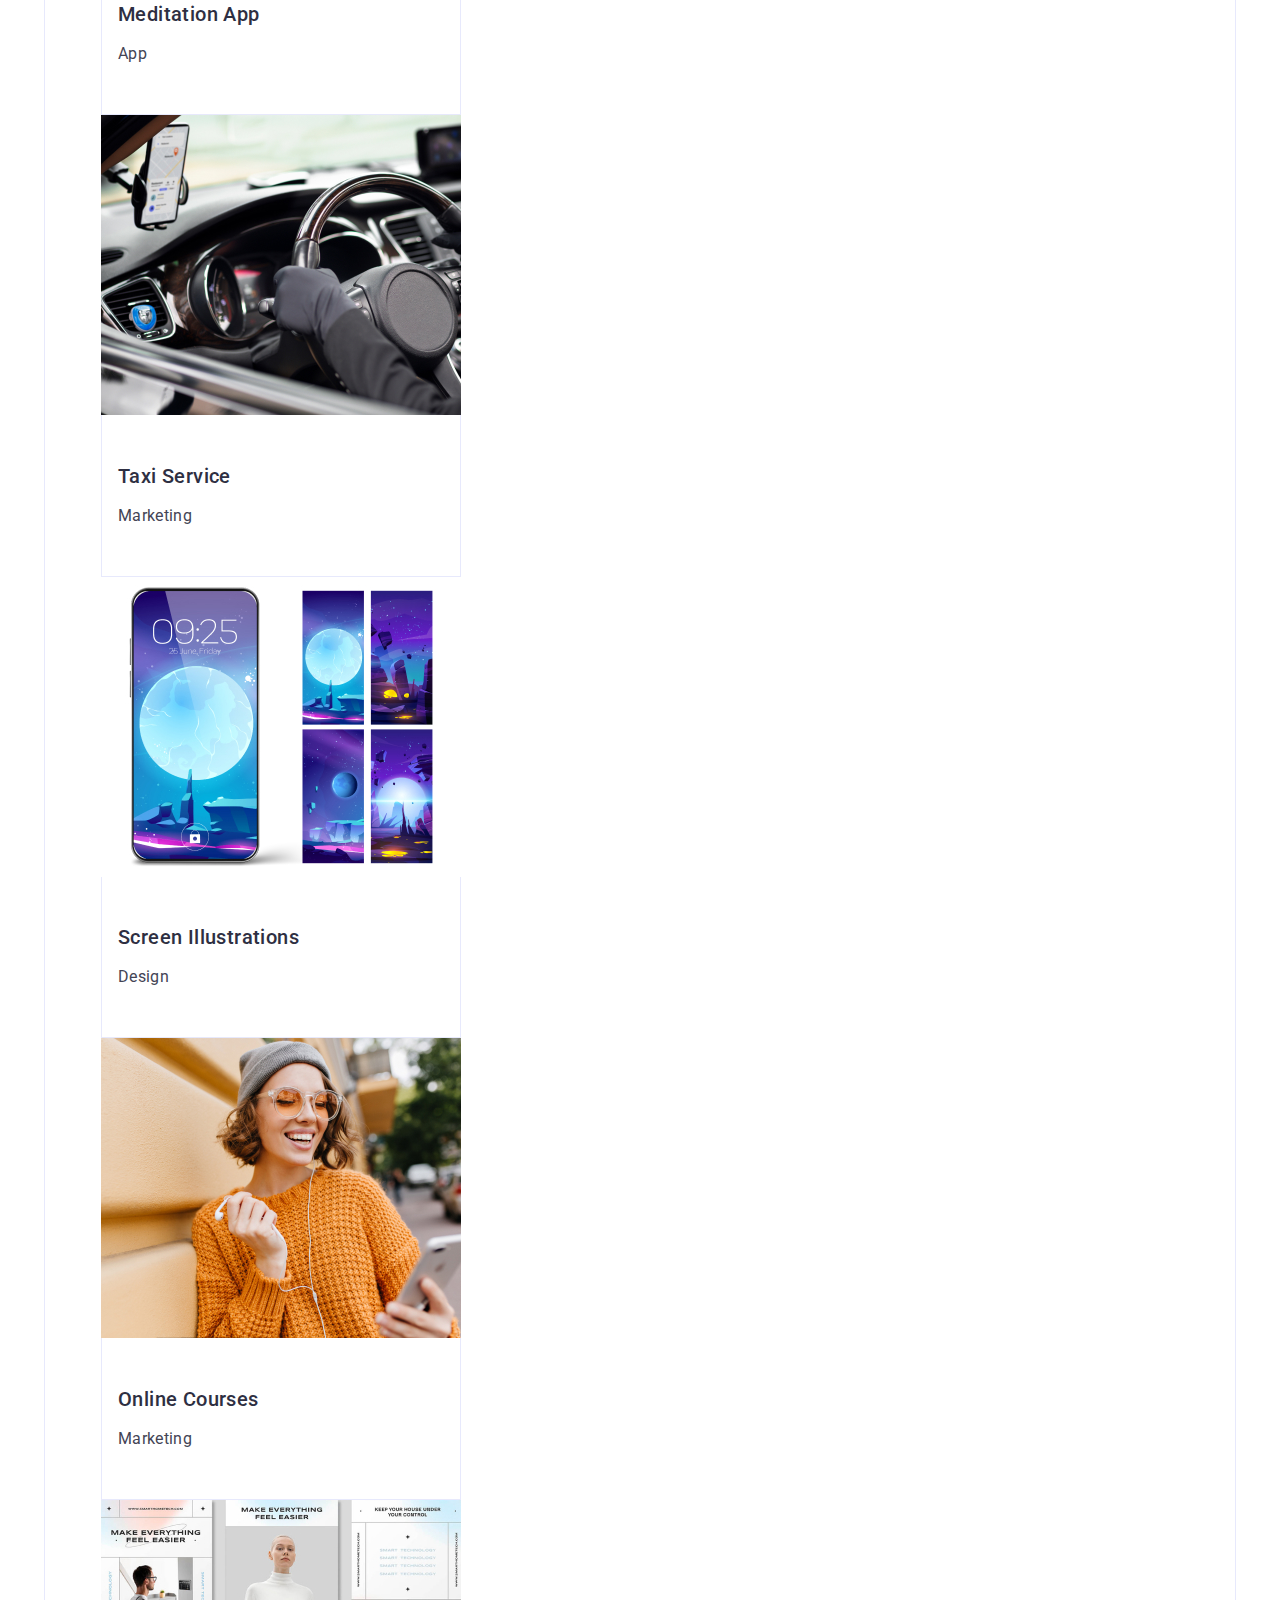
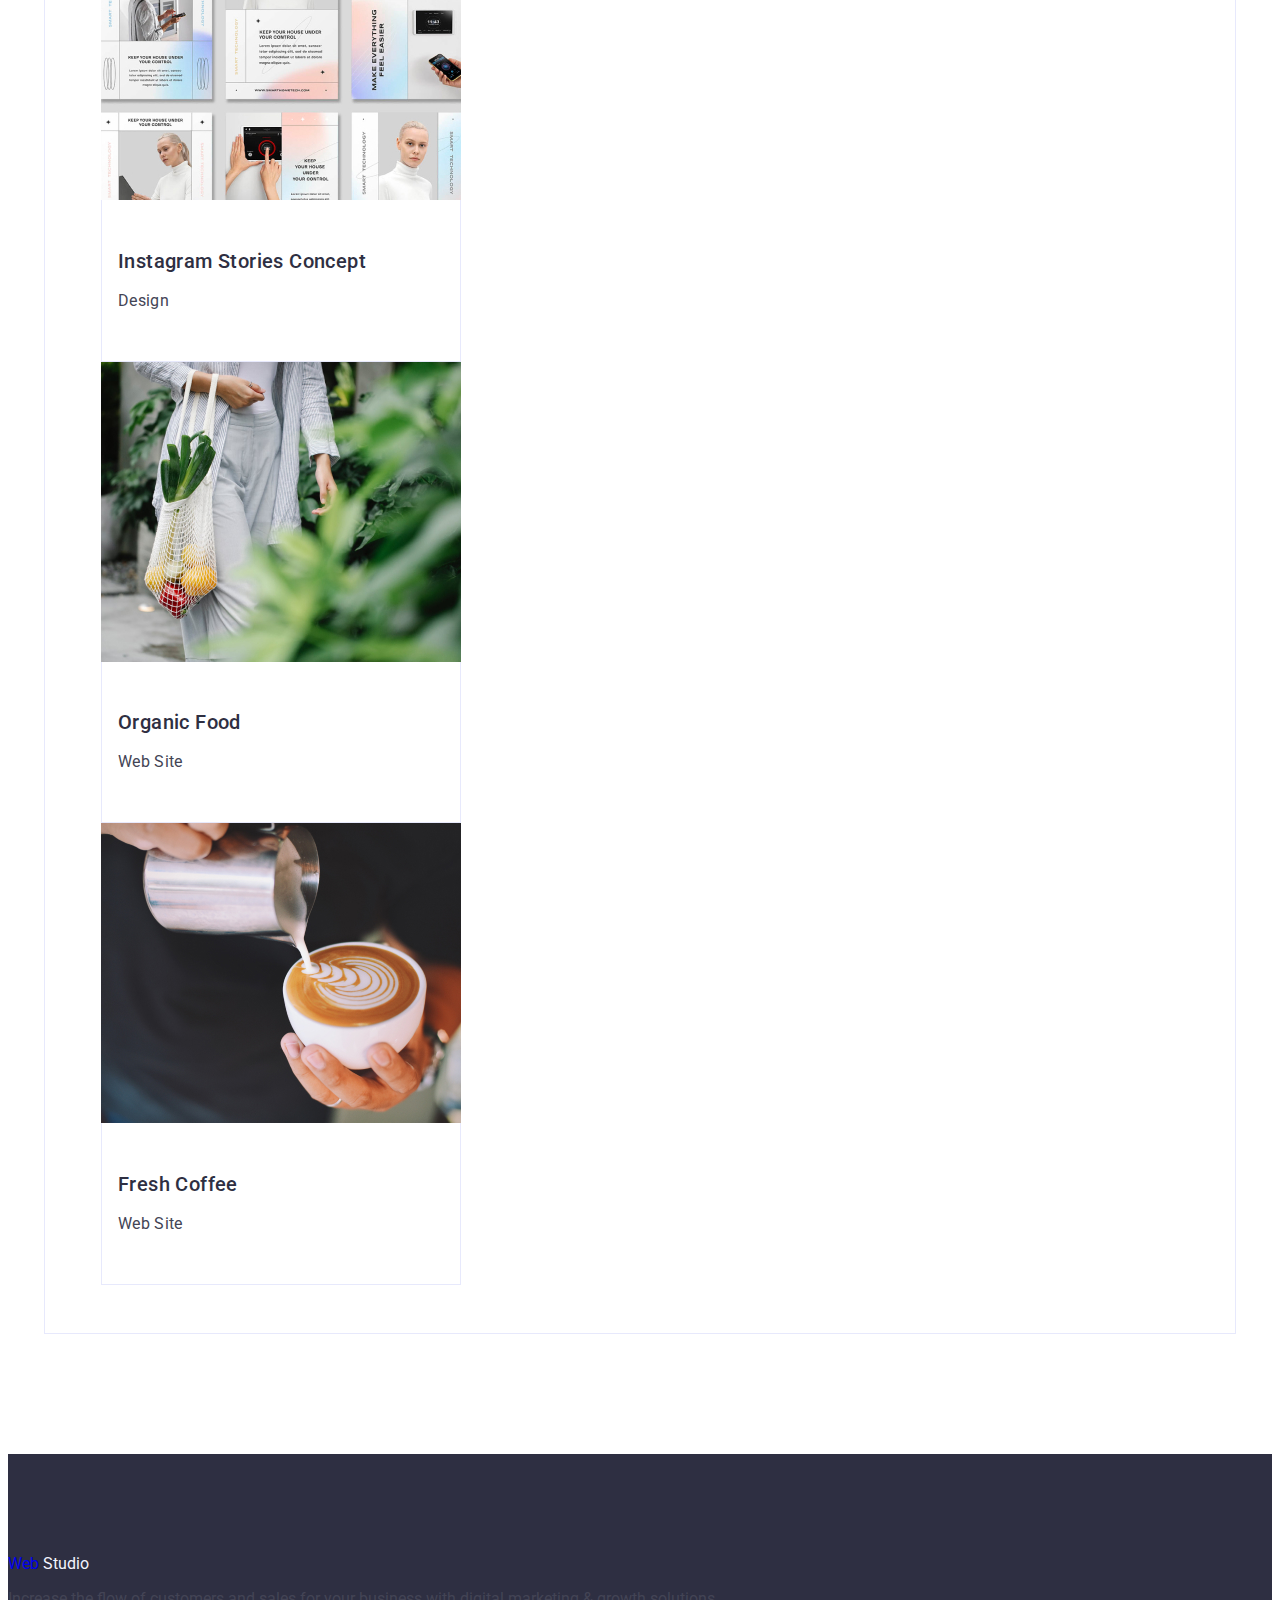
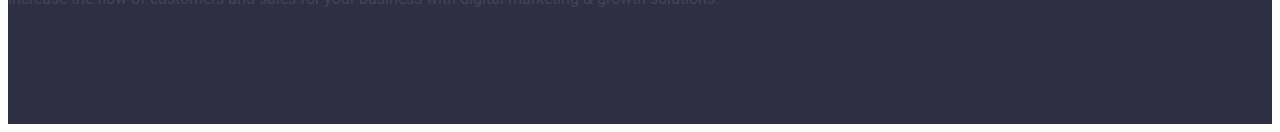
==== commit 044def24: "Update portfolio.html" ====
--- a/portfolio.html
+++ b/portfolio.html
@@ -11,7 +11,7 @@
       href="https://fonts.googleapis.com/css2?family=Raleway:wght@800&family=Roboto:wght@400;500;700&display=swap"
       rel="stylesheet"
     />
-    <link rel="stylesheet" href="./css/modern-normalize.css">
+    <link rel="stylesheet" href="./css/modern-normalize.min.css">
     <link rel="stylesheet" href="./css/styles.css" />
   </head>
   <body class="body">
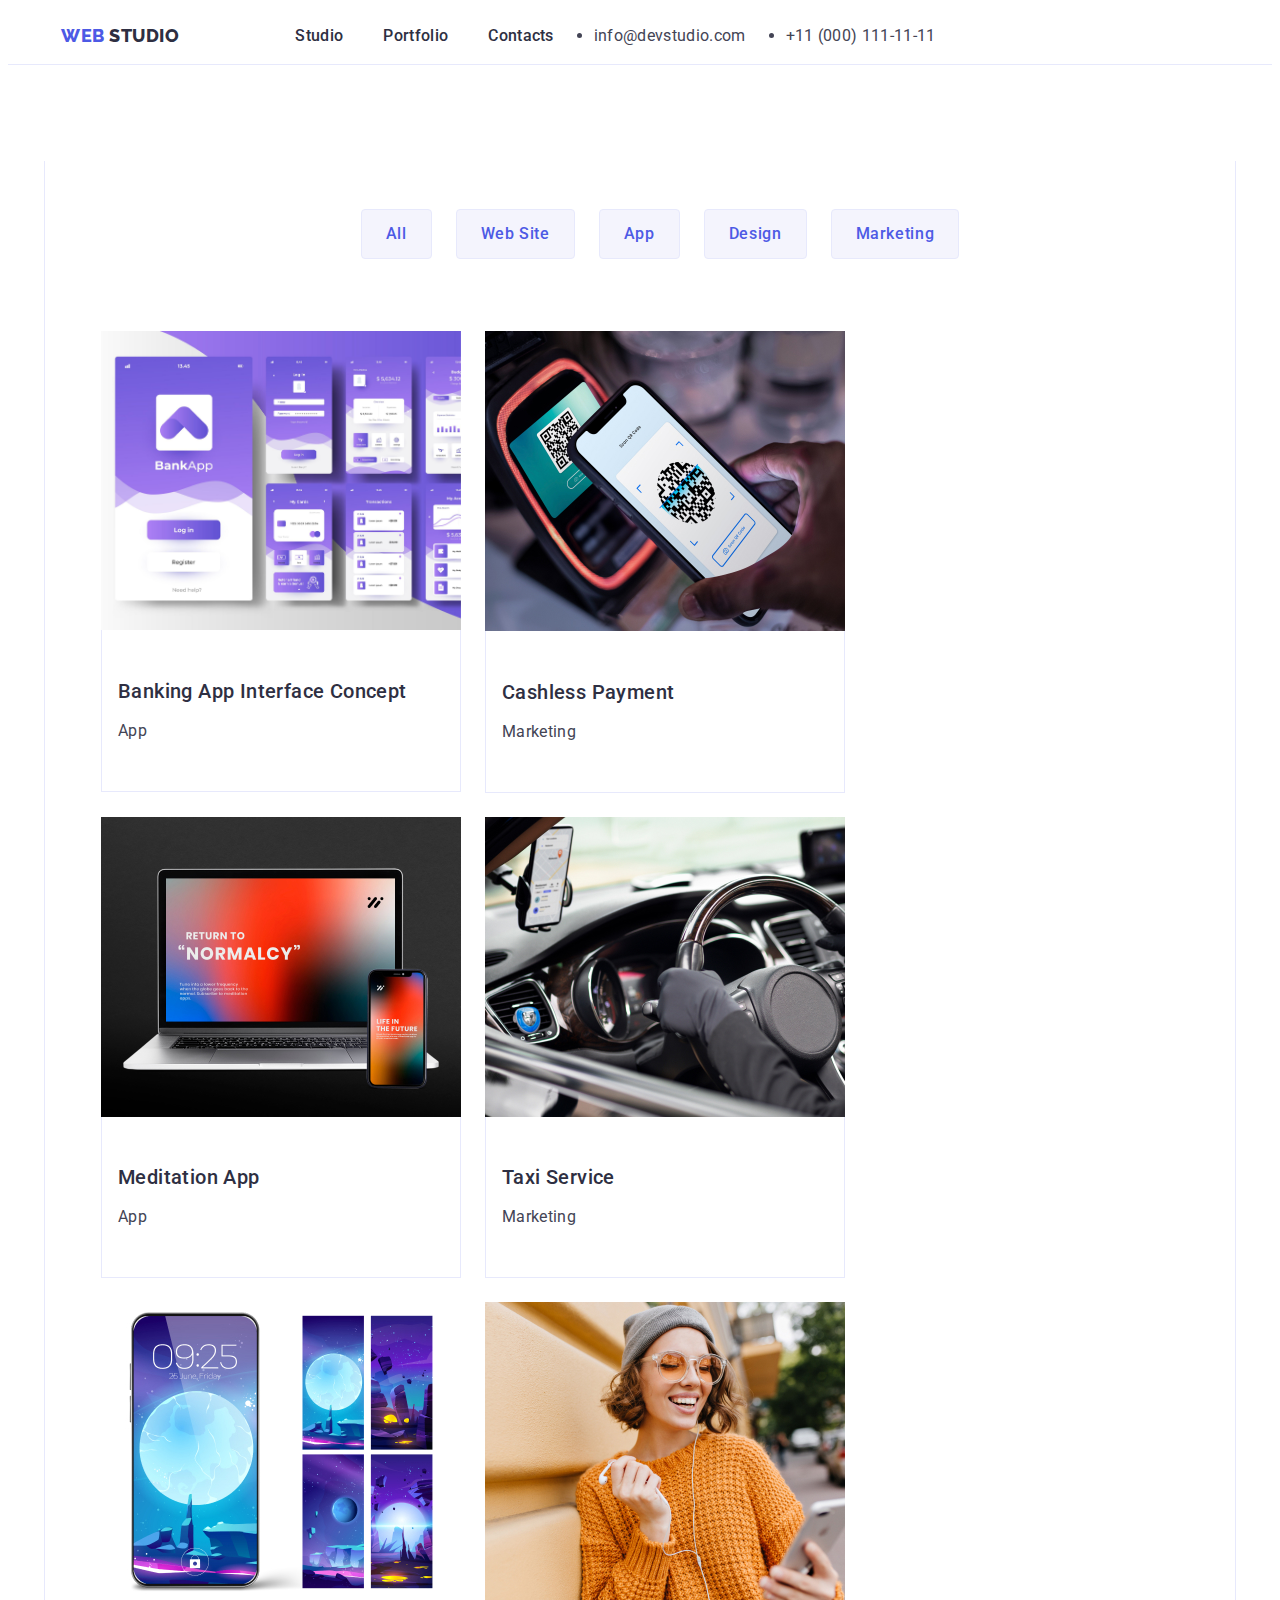
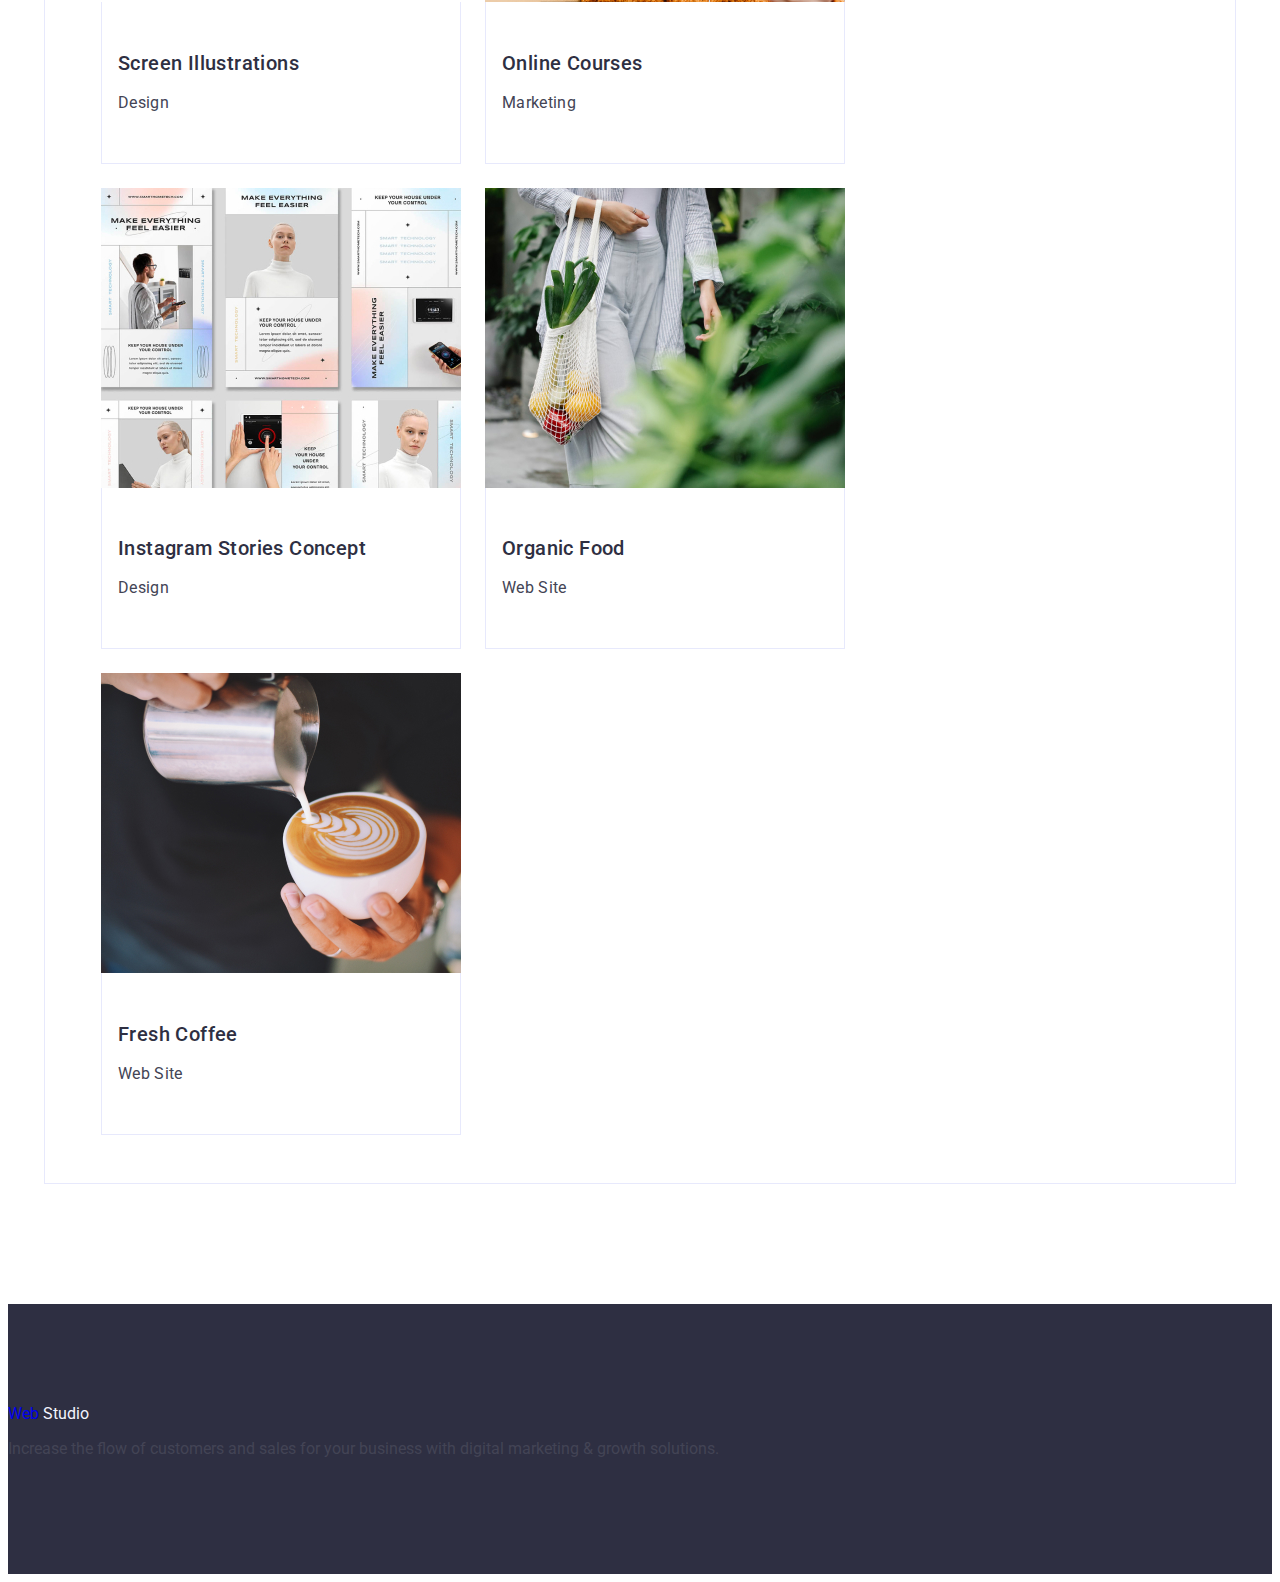
==== commit b10912b4: "Update portfolio.html" ====
--- a/portfolio.html
+++ b/portfolio.html
@@ -78,8 +78,8 @@
 
           <!-- Row 1  -->
 
-          <ul class="pfl-list list">
-            <li class="pfl-row-list">
+          <ul class="pfl-list card-set list">
+            <li class="pfl-row-list card-set-item">
               <a class="link" href="">
                 <img
                   src="./images/Portfolio/img_1.jpg"
--- a/css/styles.css
+++ b/css/styles.css
@@ -1,4 +1,9 @@
 :root {
+  /* Fonts */
+  --font-primary: 'Roboto', sans-serif;
+  --font-secondary: 'Releway', sans-serif;
+
+/* Colors */
   --color-iris: #4d5ae5;
   --color-ocean: #404bbf;
   --color-green: #31d0aa;
@@ -9,6 +14,10 @@
   --color-grey: #2e2f42;
   --color-white: #ffffff;
   --color-dairy: #fcfcfc;
+
+  /* Others */
+  --intent: 24px;
+  --items: 4;
 }
 
 img { 
@@ -108,10 +117,11 @@
 .setion-one-list {
   display: flex;
   gap: 24px;
+  padding-left: 0;
 }
 
 .section-one-list-features {
-  width: calc((100% - 72px) / 4);
+   width: calc((100% - 72px) / 4);
 }
 
 button:hover,
@@ -147,6 +157,8 @@
 .title-hero {
   max-width: 496px;
   min-height: 120px;
+  margin-left: auto;
+  margin-right: auto;
 }
 
 .address {
@@ -161,10 +173,12 @@
 .section-two-list {
   display: flex;
   gap: 24px;
+  padding-left: 0;
+  
 }
 
 .section-two-list-work {
-  width: calc((100% - 48px) / 3);
+  width:calc((100% - 48px)/3);
 }
 
 .title-section {
@@ -202,6 +216,7 @@
 .section-three-list {
   display: flex;
   gap: 24px;
+  padding-left: 0;
 }
 
 .section-three-list-team {
@@ -289,15 +304,17 @@
   border: 1px solid transparent;
 }
 
+.pfl-list {
+--items: 3;
+  row-gap: 48px;
+}
+.card-set {
+  display: flex;
+  flex-wrap: wrap;
+  gap: var(--intent);
+}
 .pfl-row-list {
-  display: flex;
-  flex-wrap: wrap;
-  column-gap: 24px;
-  row-gap: 48px;
-}
-
-.pfl-list {
- width: calc((100% - 48px) / 3);
+flex-basis: calc(100% - var(--intent) * (var(--items) - 1)) / var(--items);
 }
 
 .pfl-main-div {
@@ -305,3 +322,5 @@
   border: 1px solid #e7e9fc;
   border-top: none;
 }
+
+
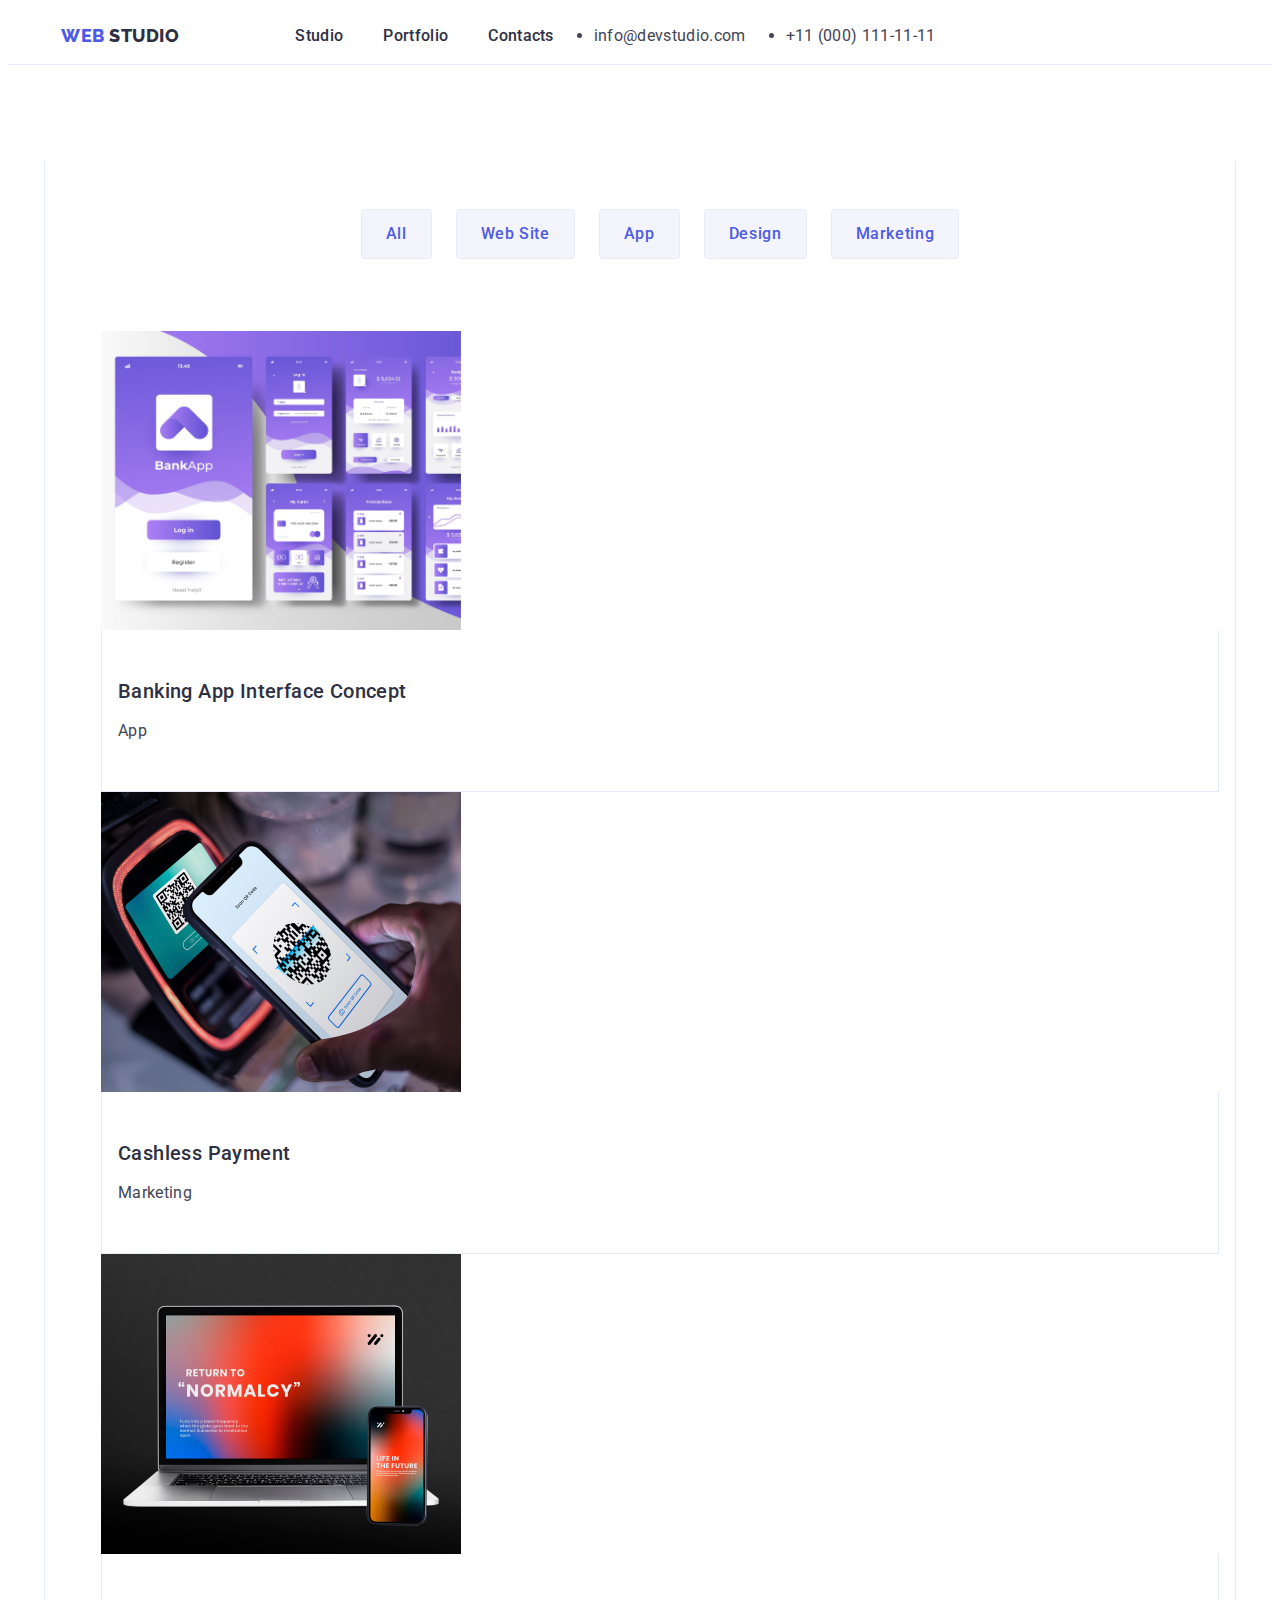
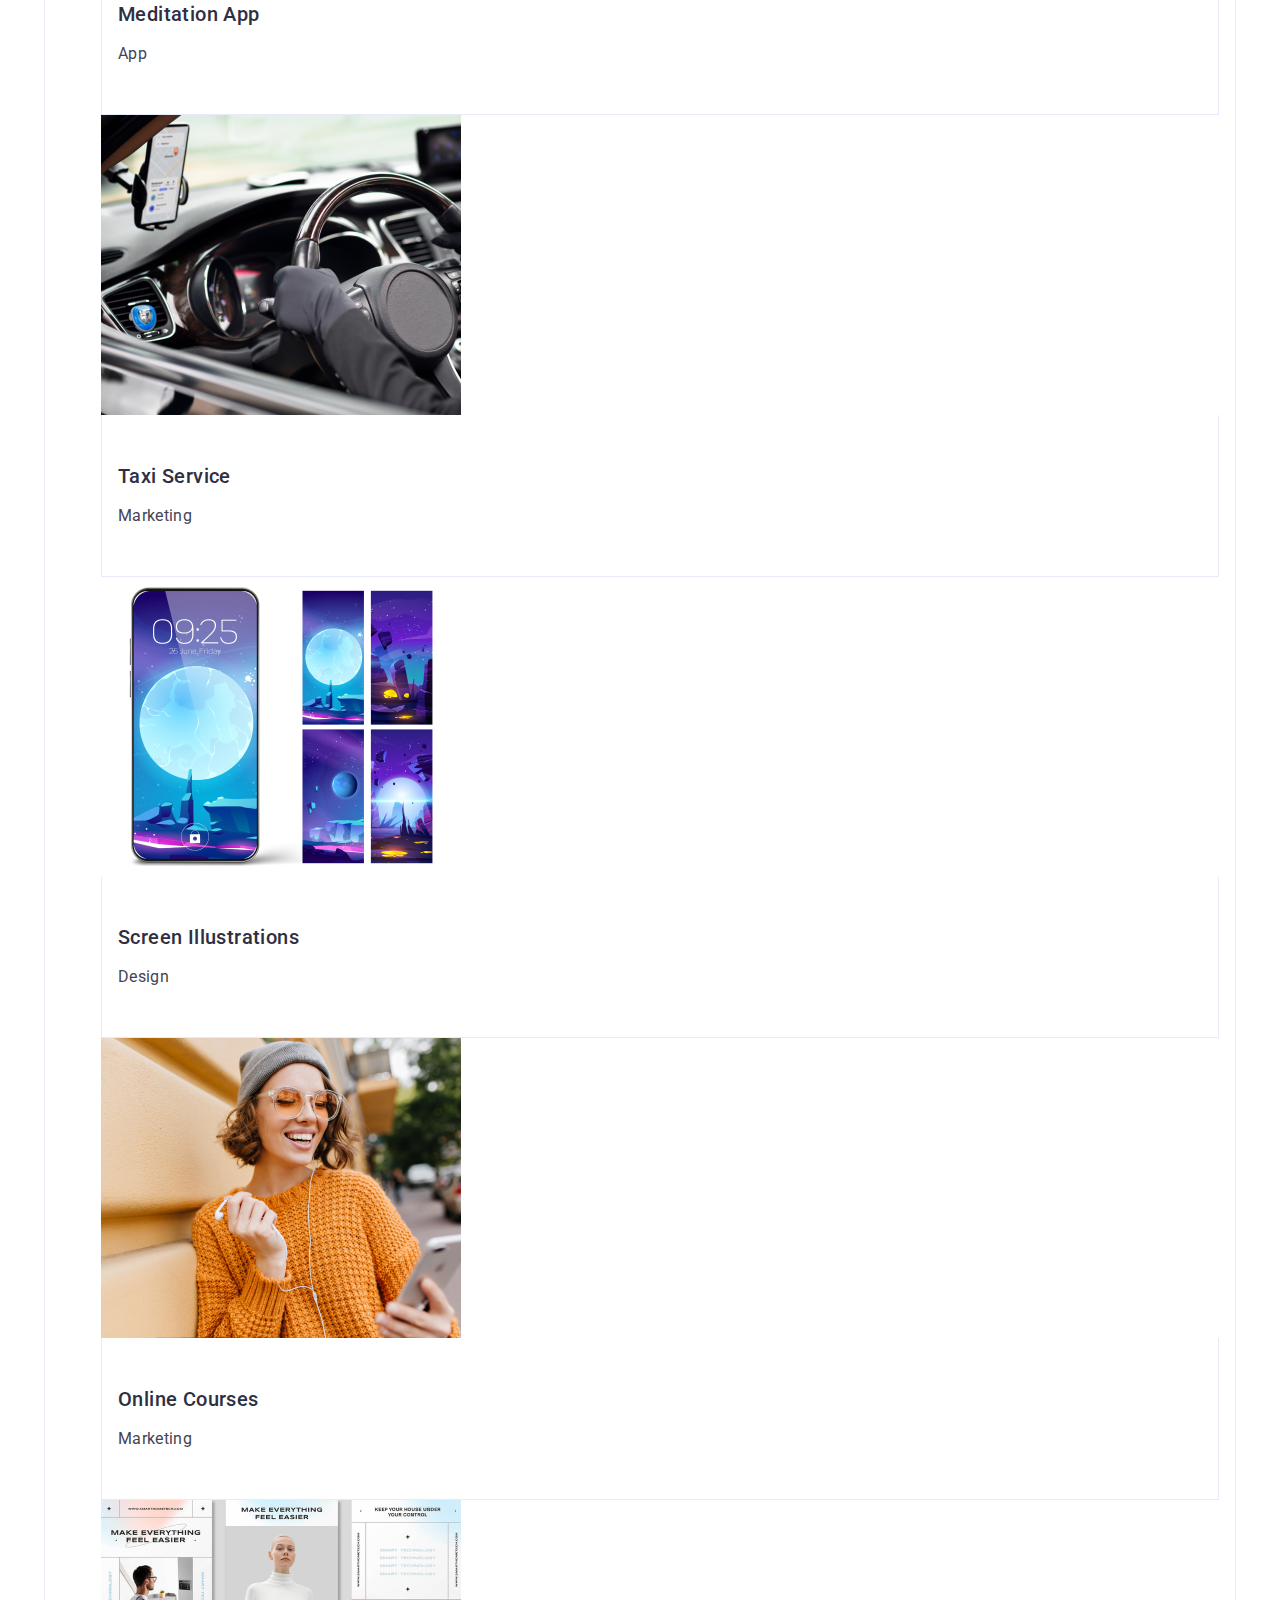
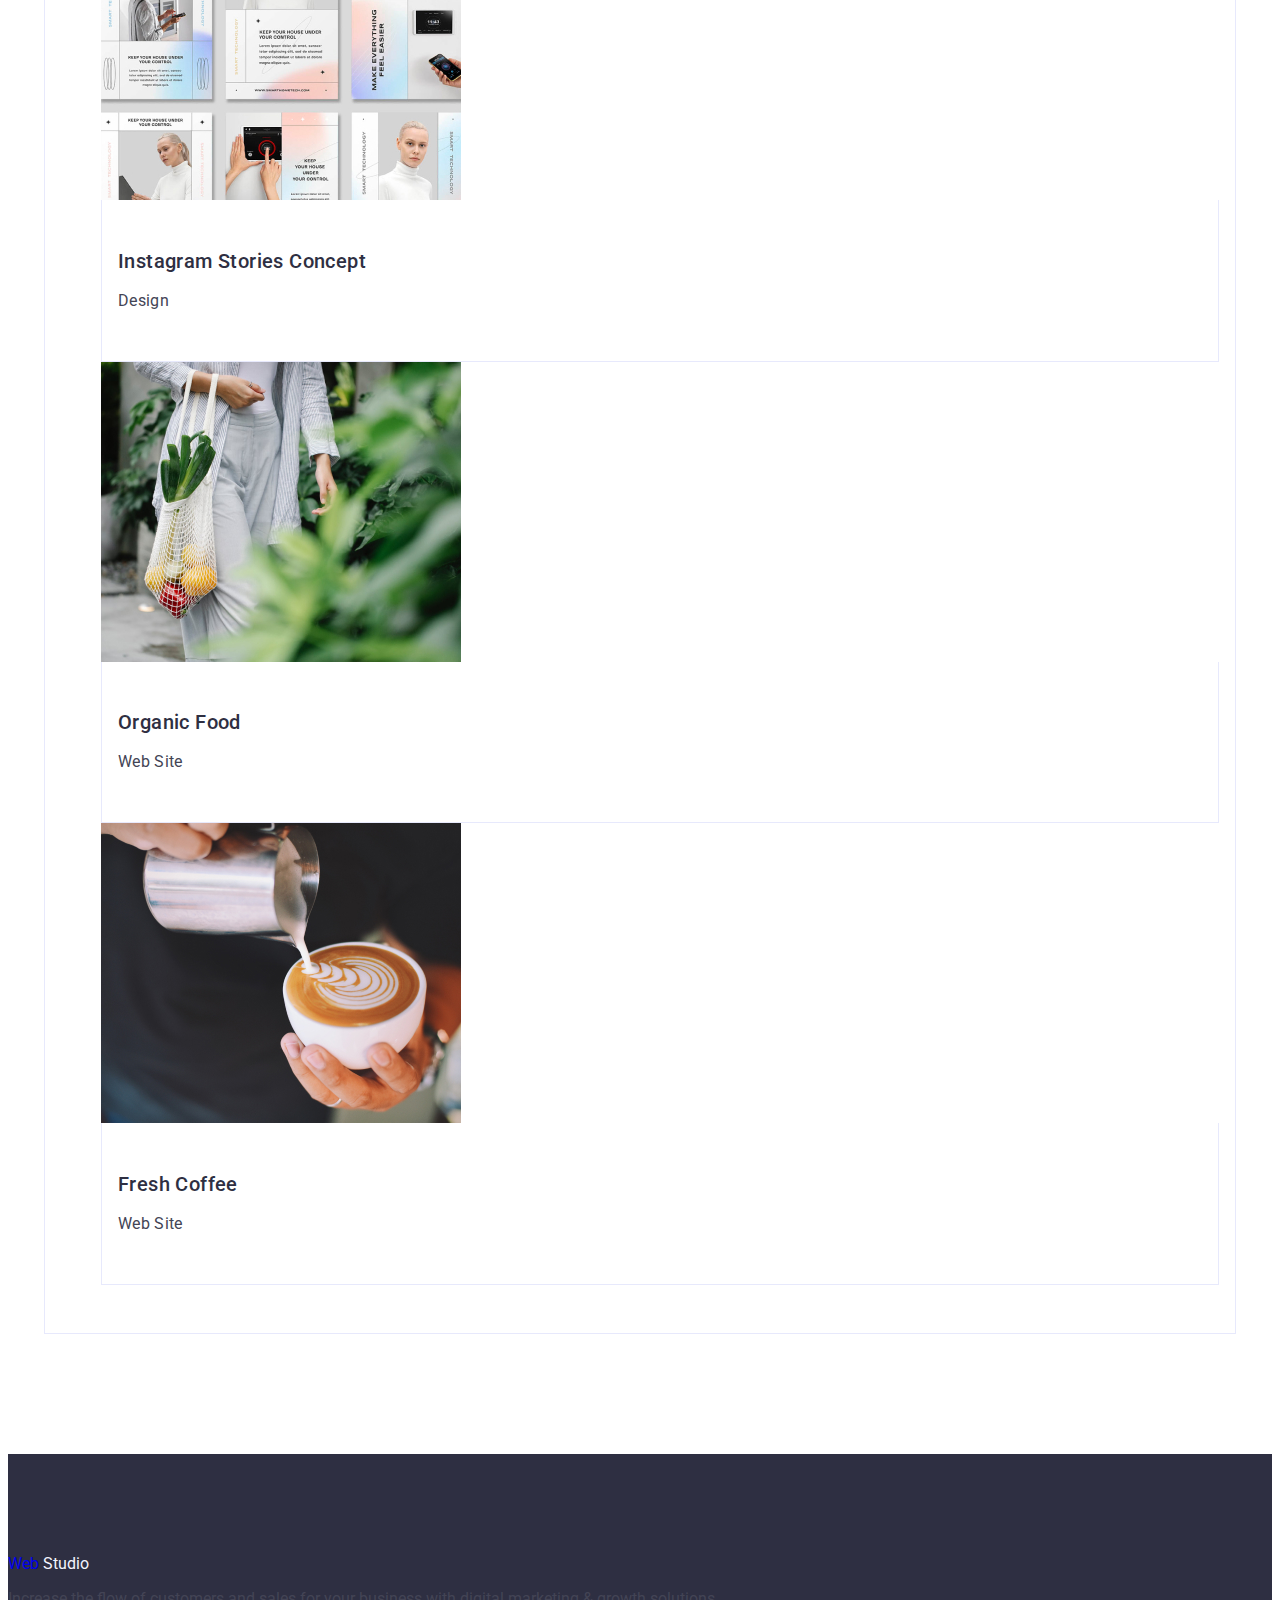
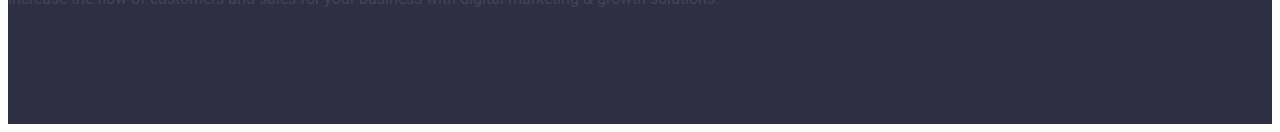
==== commit cc2c2dc3: "Update portfolio.html" ====
--- a/portfolio.html
+++ b/portfolio.html
@@ -78,8 +78,8 @@
 
           <!-- Row 1  -->
 
-          <ul class="pfl-list card-set list">
-            <li class="pfl-row-list card-set-item">
+          <ul class="pfl-list list">
+            <li class="pfl-row-list">
               <a class="link" href="">
                 <img
                   src="./images/Portfolio/img_1.jpg"
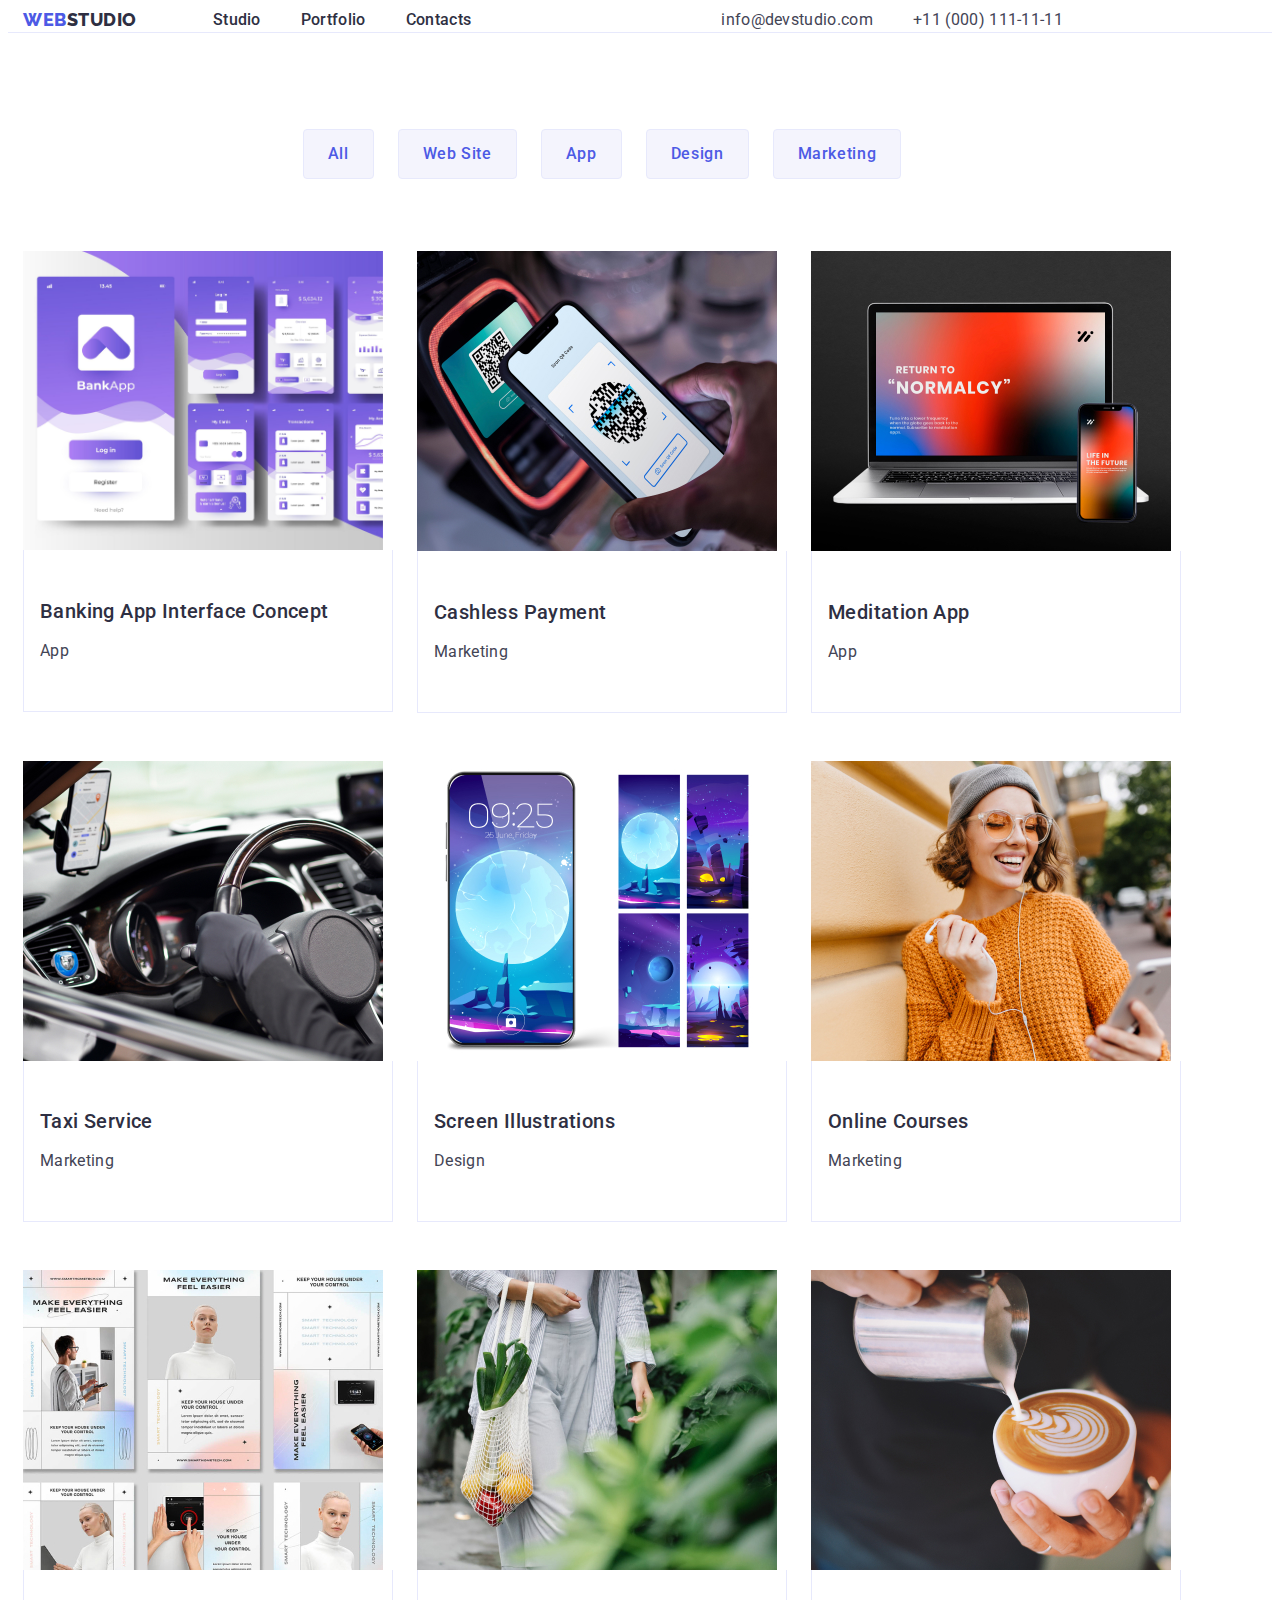
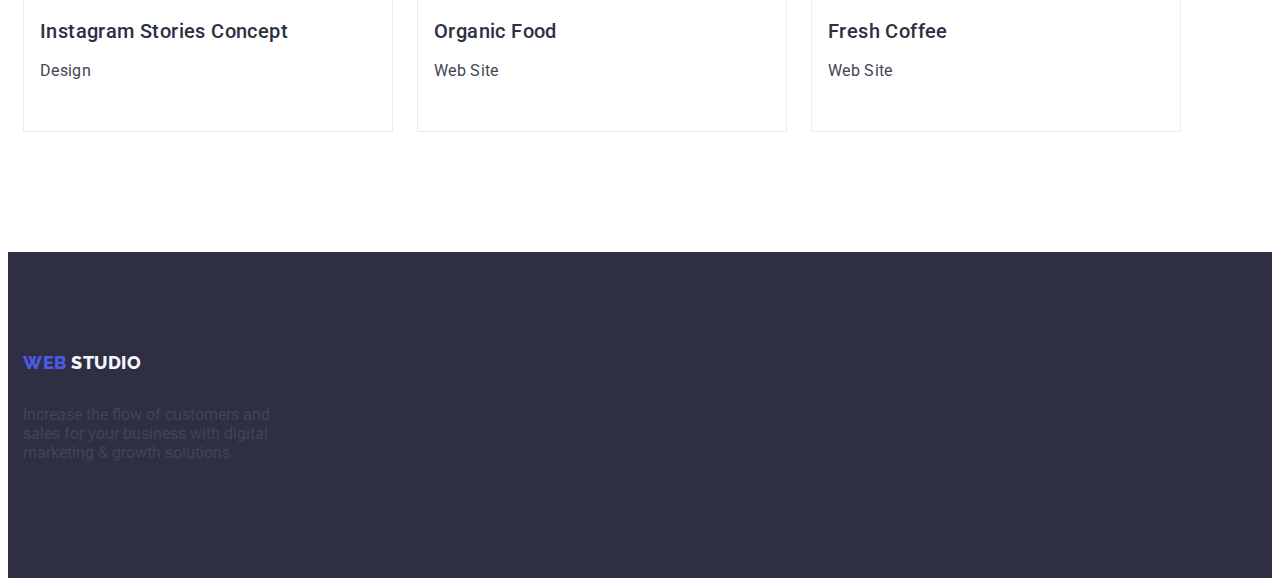
==== commit 2be1beb3: "Update portfolio.html" ====
--- a/portfolio.html
+++ b/portfolio.html
@@ -39,7 +39,7 @@
           </ul>
         </nav>
         <address class="address" style="font-style: normal">
-          <ul class="list-contacts">
+          <ul class="list-contacts list">
             <li>
               <a href="mailto:info@devstudio.com" class="info link"
                 >info@devstudio.com</a
@@ -58,7 +58,7 @@
     <!-- Main  -->
     <main>
       <section class="pfl-main-section">
-        <div class="pfl-main-div container">
+        <div class="container">
           <h1 hidden style="list-style: none">Portfolio</h1>
           <!-- Buttons -->
 
@@ -206,16 +206,16 @@
         </div>
       </section>
     </main>
-
     <!-- Footer srction     -->
-    <footer class="footer">
-      <a href="./index.html" class="logo link"
-        >Web <span class="footer-span-logo">Studio</span></a
+    <footer class="footer" style="background-color: #2e2f42">
+      <div class="container"><a href="./index.html" class="footer-logo link"
+        >Web
+        <span class="footer-span-logo" style="color: #f4f4fd">Studio</span></a
       >
-      <p>
+      <p class="footer-paragraph">
         Increase the flow of customers and sales for your business with digital
         marketing & growth solutions.
-      </p>
+      </p></div>
     </footer>
   </body>
 </html>
--- a/css/styles.css
+++ b/css/styles.css
@@ -1,9 +1,4 @@
 :root {
-  /* Fonts */
-  --font-primary: 'Roboto', sans-serif;
-  --font-secondary: 'Releway', sans-serif;
-
-/* Colors */
   --color-iris: #4d5ae5;
   --color-ocean: #404bbf;
   --color-green: #31d0aa;
@@ -14,13 +9,9 @@
   --color-grey: #2e2f42;
   --color-white: #ffffff;
   --color-dairy: #fcfcfc;
-
-  /* Others */
-  --intent: 24px;
-  --items: 4;
-}
-
-img { 
+}
+
+img {
   display: block;
 }
 
@@ -30,11 +21,12 @@
 
 .list {
   list-style: none;
+  padding: 0;
+  margin: 0;
 }
 
 .container {
   width: 1158px;
-  margin: 0 auto;
   padding: 0 15px;
 }
 
@@ -64,11 +56,16 @@
   letter-spacing: 0.03em;
   text-transform: uppercase;
   margin-right: 76px;
+  display: flex;
+  flex-direction: row;
+  align-items: center;
+  padding: 0px;
 }
 
 .header-nav-list {
   display: flex;
   gap: 40px;
+  padding-right: 250px;
 }
 
 .header-span-logo {
@@ -107,13 +104,30 @@
   height: 56px;
   border: none;
   border-radius: 4px;
+  margin-left: auto;
+  margin-right: auto;
 }
 .section-one {
   padding: 120px 0;
 }
+
 .title-section-one {
   margin-bottom: 8px;
 }
+
+.visually-hidden {
+  position: absolute;
+  width: 1px;
+  height: 1px;
+  margin: -1px;
+  border: 0;
+  padding: 0;
+  white-space: nowrap;
+  clip-path: inset(100%);
+  clip: rect(0 0 0 0);
+  overflow: hidden;
+}
+
 .setion-one-list {
   display: flex;
   gap: 24px;
@@ -121,7 +135,7 @@
 }
 
 .section-one-list-features {
-   width: calc((100% - 72px) / 4);
+  width: calc((100% - 72px) / 4);
 }
 
 button:hover,
@@ -174,11 +188,10 @@
   display: flex;
   gap: 24px;
   padding-left: 0;
-  
 }
 
 .section-two-list-work {
-  width:calc((100% - 48px)/3);
+  width: calc((100% - 48px) / 3);
 }
 
 .title-section {
@@ -207,8 +220,6 @@
   color: #434455;
 }
 
-
-
 .section-three {
   padding: 120px 0;
 }
@@ -246,9 +257,7 @@
   font-size: 16px;
 }
 
-
-
- .footer {
+.footer {
   background-color: #2e2f42;
   padding-top: 100px;
   padding-bottom: 100px;
@@ -305,16 +314,14 @@
 }
 
 .pfl-list {
---items: 3;
+  display: flex;
+  flex-wrap: wrap;
+  column-gap: 24px;
   row-gap: 48px;
 }
-.card-set {
-  display: flex;
-  flex-wrap: wrap;
-  gap: var(--intent);
-}
+
 .pfl-row-list {
-flex-basis: calc(100% - var(--intent) * (var(--items) - 1)) / var(--items);
+  width: calc((100% - 48px) / 3);
 }
 
 .pfl-main-div {
@@ -322,5 +329,3 @@
   border: 1px solid #e7e9fc;
   border-top: none;
 }
-
-
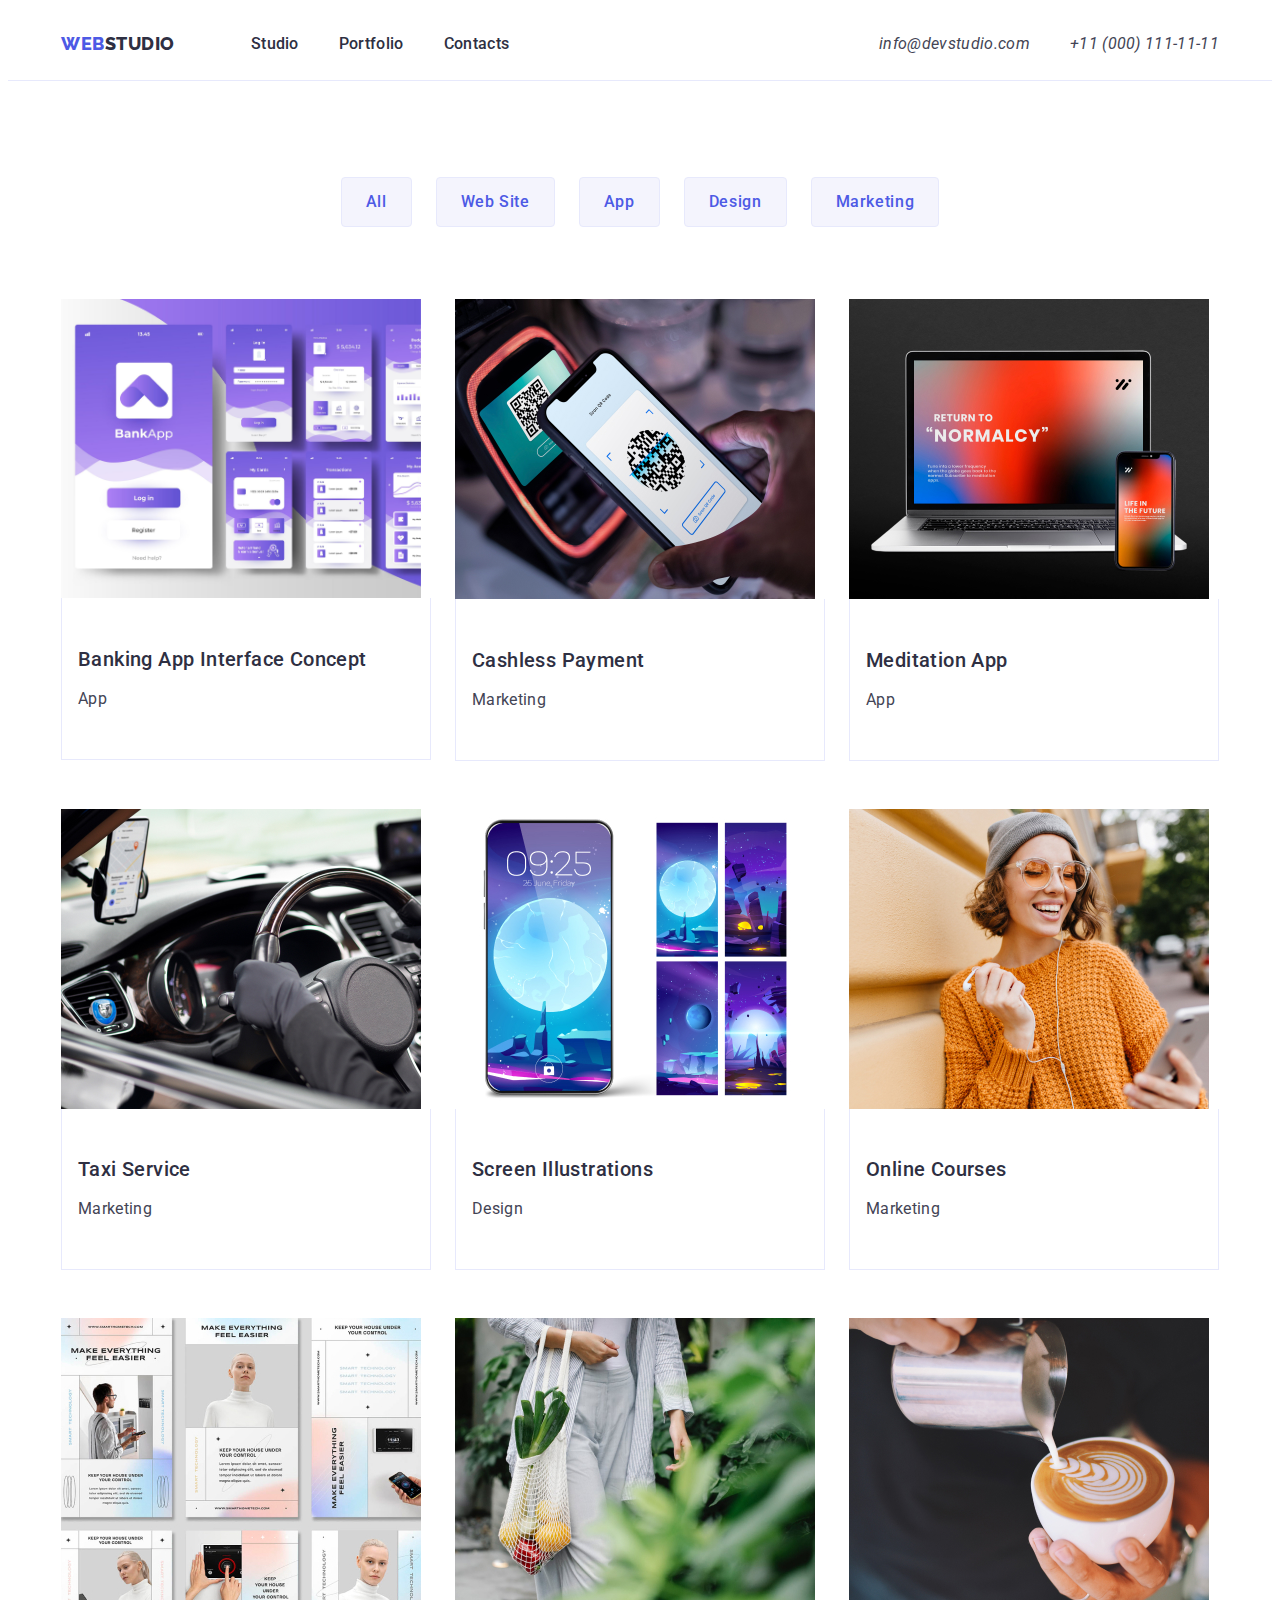
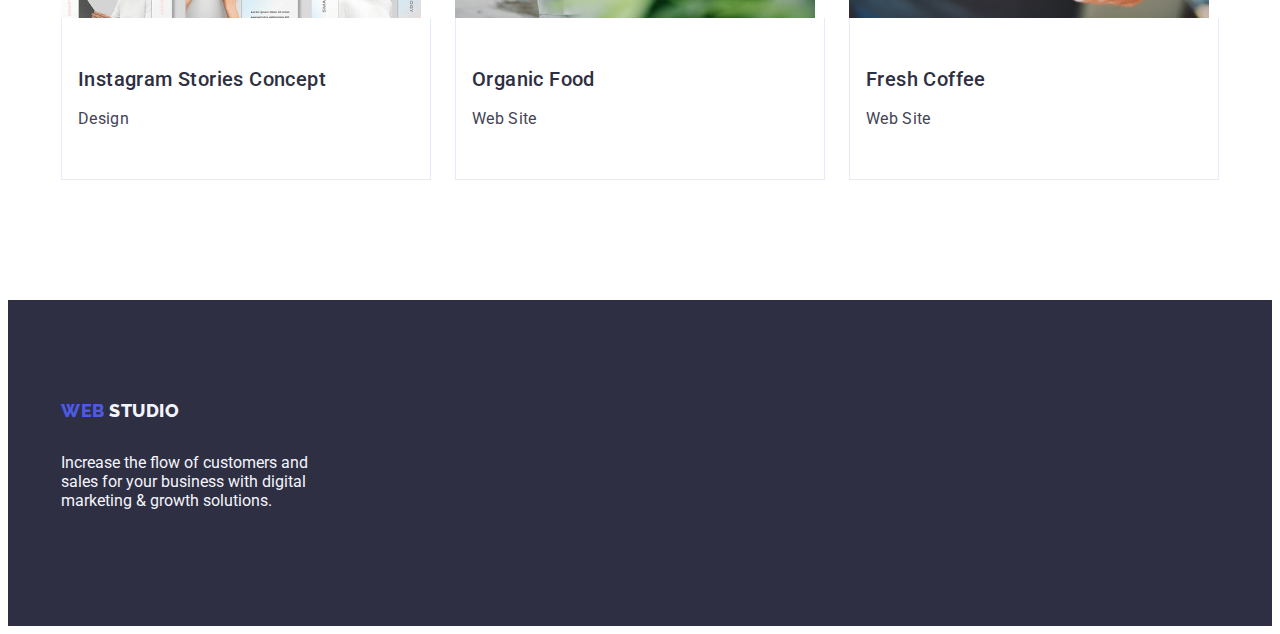
==== commit e7500e2e: "Update portfolio.html" ====
--- a/portfolio.html
+++ b/portfolio.html
@@ -11,7 +11,7 @@
       href="https://fonts.googleapis.com/css2?family=Raleway:wght@800&family=Roboto:wght@400;500;700&display=swap"
       rel="stylesheet"
     />
-    <link rel="stylesheet" href="./css/modern-normalize.min.css">
+    <link rel="stylesheet" href="./css/modern-normalize.min.css" />
     <link rel="stylesheet" href="./css/styles.css" />
   </head>
   <body class="body">
@@ -38,7 +38,7 @@
             </li>
           </ul>
         </nav>
-        <address class="address" style="font-style: normal">
+        <address class="address">
           <ul class="list-contacts list">
             <li>
               <a href="mailto:info@devstudio.com" class="info link"
@@ -59,7 +59,7 @@
     <main>
       <section class="pfl-main-section">
         <div class="container">
-          <h1 hidden style="list-style: none">Portfolio</h1>
+          <h1 hidden class="visually-hidden">Portfolio</h1>
           <!-- Buttons -->
 
           <ul class="pfl-buttons list">
@@ -207,15 +207,16 @@
       </section>
     </main>
     <!-- Footer srction     -->
-    <footer class="footer" style="background-color: #2e2f42">
-      <div class="container"><a href="./index.html" class="footer-logo link"
-        >Web
-        <span class="footer-span-logo" style="color: #f4f4fd">Studio</span></a
-      >
-      <p class="footer-paragraph">
-        Increase the flow of customers and sales for your business with digital
-        marketing & growth solutions.
-      </p></div>
+    <footer class="footer">
+      <div class="container">
+        <a href="./index.html" class="footer-logo link"
+          >Web <span class="footer-span-logo">Studio</span></a
+        >
+        <p class="footer-paragraph">
+          Increase the flow of customers and sales for your business with
+          digital marketing & growth solutions.
+        </p>
+      </div>
     </footer>
   </body>
 </html>
--- a/css/styles.css
+++ b/css/styles.css
@@ -27,6 +27,7 @@
 
 .container {
   width: 1158px;
+  margin: 0 auto;
   padding: 0 15px;
 }
 
@@ -65,7 +66,7 @@
 .header-nav-list {
   display: flex;
   gap: 40px;
-  padding-right: 250px;
+
 }
 
 .header-span-logo {
@@ -77,6 +78,8 @@
   line-height: 1.5;
   letter-spacing: 0.02em;
   color: #434455;
+  padding: 24px 0;
+  display: block;
 }
 
 a :hover,
@@ -132,6 +135,7 @@
   display: flex;
   gap: 24px;
   padding-left: 0;
+  margin: 0;
 }
 
 .section-one-list-features {
@@ -151,6 +155,7 @@
   letter-spacing: 0.02em;
   color: #2e2f42;
   padding: 24px 0;
+  display: block;
 }
 
 .header-list-menu:hover,
@@ -170,15 +175,20 @@
 
 .title-hero {
   max-width: 496px;
-  min-height: 120px;
   margin-left: auto;
   margin-right: auto;
+  font-size: 56px;
+  line-height: 1.07;
+  text-align: center;
+  letter-spacing: 0.02em;
+  color: #ffffff;
 }
 
 .address {
   line-height: 1.5;
   letter-spacing: 0.002em;
   color: #434455;
+  margin-left: auto;
 }
 
 .section-two {
@@ -222,6 +232,7 @@
 
 .section-three {
   padding: 120px 0;
+  background: #F4F4FD;
 }
 
 .section-three-list {
@@ -246,15 +257,22 @@
   letter-spacing: 0.02em;
   color: #2e2f42;
   margin-bottom: 8px;
+}
+
+.paragraph-hthree {
+  color: #434455;
+  line-height: 1.5;
+  letter-spacing: 0.02em;
+  font-size: 16px;
+
+
+}
+
+.title-team{
+  color: #2E2F42;
   text-align: center;
-}
-
-.paragraph-hthree {
-  text-align: center;
-  color: #434455;
-  line-height: 1.5;
-  letter-spacing: 0.02em;
-  font-size: 16px;
+  margin-bottom: 8px
+ 
 }
 
 .footer {
@@ -280,6 +298,7 @@
 
 .footer-paragraph {
   max-width: 264px;
+  color: #F4F4FD;
 }
 
 .pfl-main-section {
@@ -324,8 +343,9 @@
   width: calc((100% - 48px) / 3);
 }
 
-.pfl-main-div {
+.pfl-main-div { 
   padding: 32px 16px;
   border: 1px solid #e7e9fc;
   border-top: none;
 }
+
